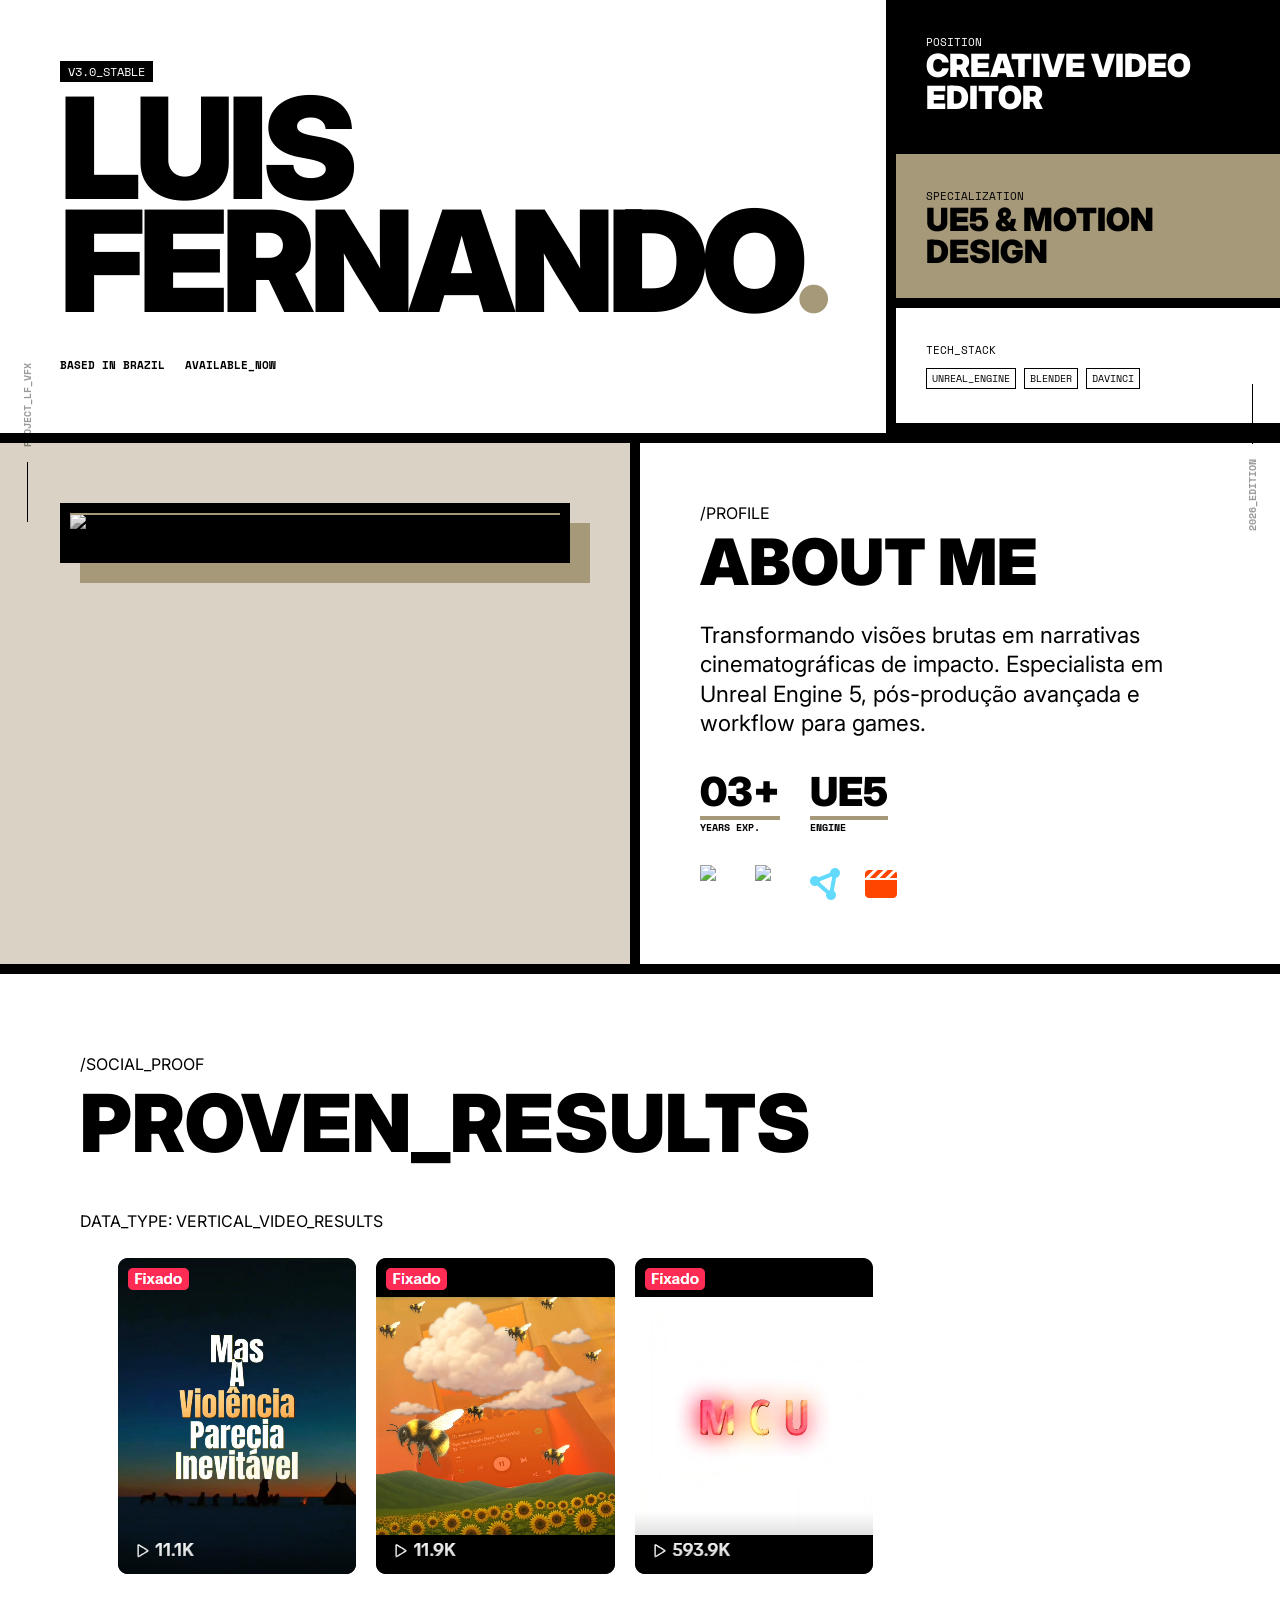
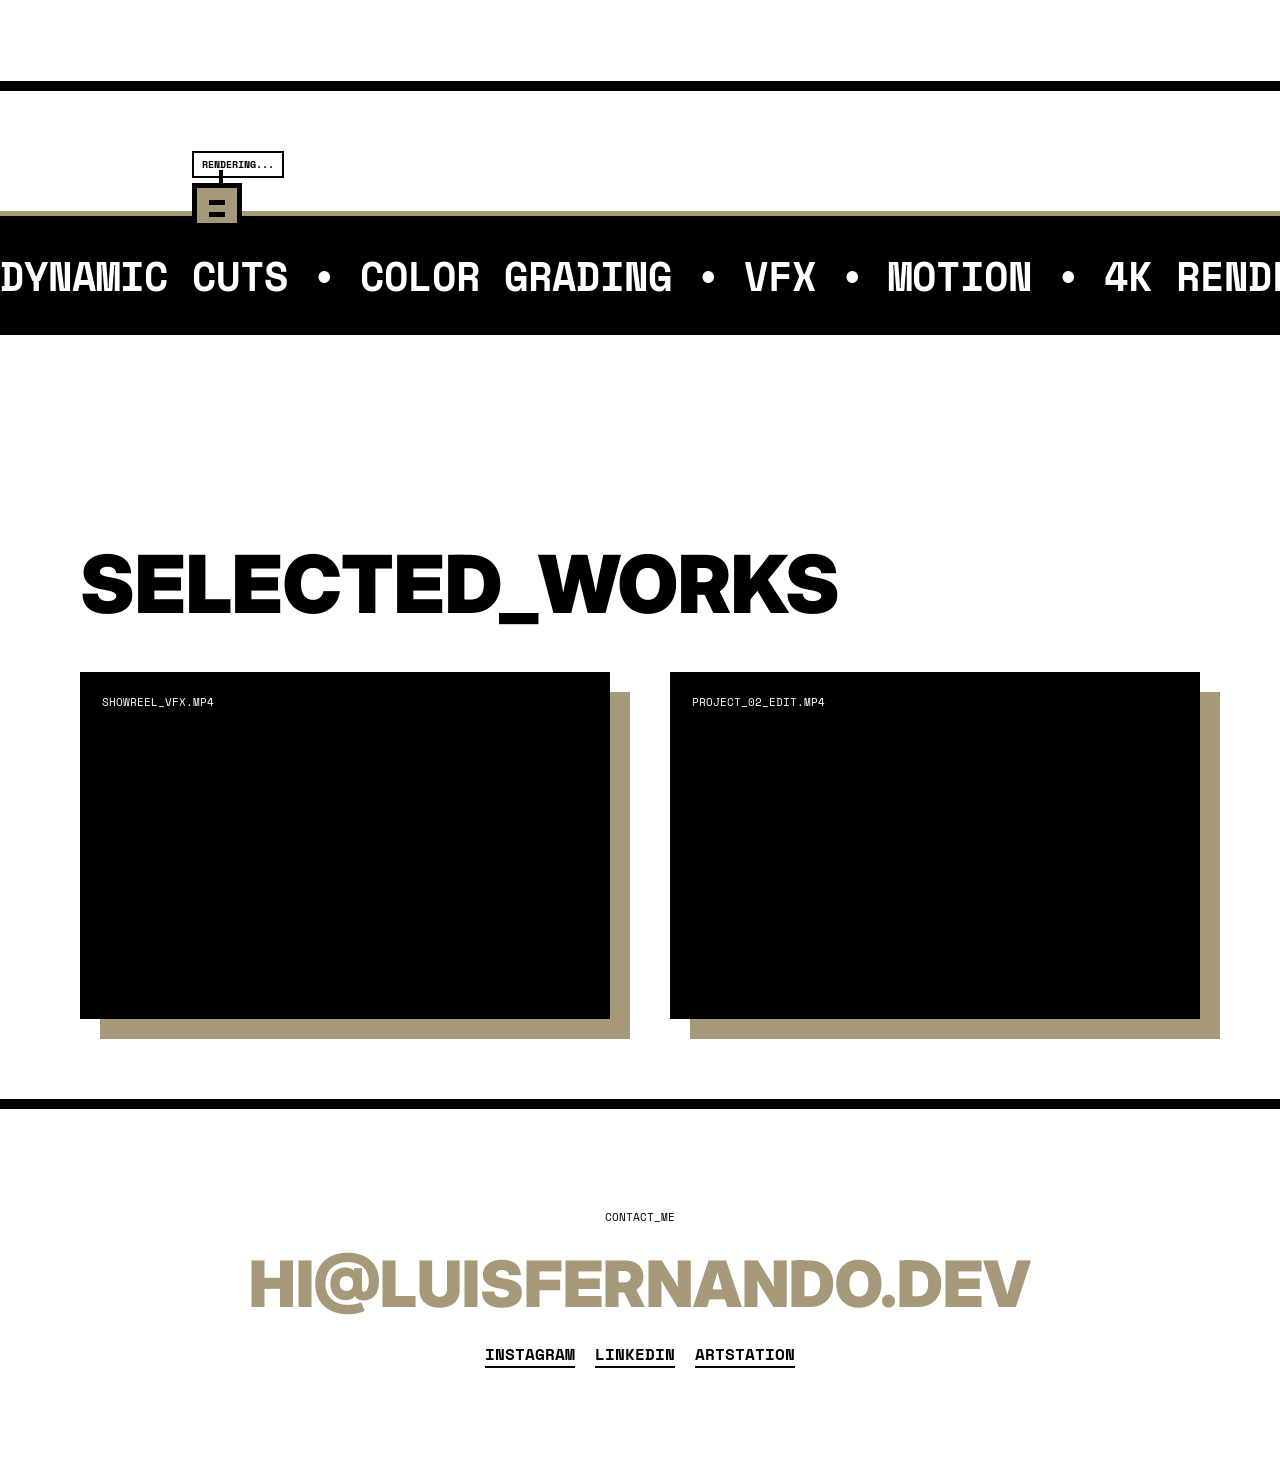
==== index.html @ 8f08e336 "Update index.html" ====
<!DOCTYPE html>
<html lang="pt-br">
<head>
    <meta charset="UTF-8">
    <meta name="viewport" content="width=device-width, initial-scale=1.0">
    <title>LUIS FERNANDO | EDITOR & VFX</title>
    <link rel="stylesheet" href="style.css">
    <link href="https://fonts.googleapis.com/css2?family=Inter:wght@400;900&family=Space+Mono:wght@400;700&display=swap" rel="stylesheet">
    <link rel="stylesheet" href="https://cdnjs.cloudflare.com/ajax/libs/font-awesome/6.4.0/css/all.min.css">
</head>
<body>

    <div class="noise-overlay"></div>

    <div class="v-sidebar left-bar">
        <span>PROJECT_LF_VFX</span>
        <div class="v-line"></div>
    </div>

    <div class="v-sidebar right-bar">
        <div class="v-line"></div>
        <span>2026_EDITION</span>
    </div>

    <main class="container">
        <header class="hero-grid">
            <div class="hero-main-title">
                <div class="terminal-tag">V3.0_STABLE</div>
                <h1 class="giant-text">LUIS<br>FERNANDO<span>.</span></h1>
                <div class="hero-footer-tags">
                    <span>BASED IN BRAZIL</span>
                    <span>AVAILABLE_NOW</span>
                </div>
            </div>
            
            <div class="hero-sidebar-info">
                <div class="info-block black-block">
                    <div class="block-header">
                        <span class="dot"></span>
                        <span class="label">POSITION</span>
                    </div>
                    <p class="value-small">CREATIVE VIDEO EDITOR</p>
                </div>
                
                <div class="info-block beige-block">
                    <div class="block-header">
                        <span class="dot"></span>
                        <span class="label">SPECIALIZATION</span>
                    </div>
                    <p class="value-small">UE5 & MOTION DESIGN</p>
                </div>

                <div class="info-block outline-block">
                    <div class="block-header">
                        <span class="label">TECH_STACK</span>
                    </div>
                    <div class="tag-cloud">
                        <span>UNREAL_ENGINE</span>
                        <span>BLENDER</span>
                        <span>DAVINCI</span>
                    </div>
                </div>
            </div>
        </header>

        <section class="reveal">
            <div class="reveal-content about-grid">
                <div class="photo-container">
                    <div class="parallax-frame" id="parallax-target">
                        <div class="frame-scanner"></div>
                        <img src="https://images.unsplash.com/photo-1498050108023-c5249f4df085?auto=format&fit=crop&w=800&q=80" alt="Workstation">
                        <div class="photo-label">STATION_ID_064_LF</div>
                    </div>
                </div>
                
                <div class="bio-text-container">
                    <div class="section-tag">/PROFILE</div>
                    <h2 class="section-title">ABOUT ME</h2>
                    <p class="main-bio">Transformando visões brutas em narrativas cinematográficas de impacto. Especialista em Unreal Engine 5, pós-produção avançada e workflow para games.</p>
                    
                    <div class="stats-grid">
                        <div class="stat-box">
                            <span class="stat-num">03+</span>
                            <span class="stat-desc">YEARS EXP.</span>
                        </div>
                        <div class="stat-box">
                            <span class="stat-num">UE5</span>
                            <span class="stat-desc">ENGINE</span>
                        </div>
                    </div>

                    <div class="tech-stack-black">
                        <div class="stack-item" title="Unreal Engine 5"><img src="https://cdn.jsdelivr.net/gh/devicons/devicon/icons/unrealengine/unrealengine-original.svg"></div>
                        <div class="stack-item" title="Blender"><img src="https://upload.wikimedia.org/wikipedia/commons/0/0c/Blender_logo_no_text.svg"></div>
                        <div class="stack-item" title="DaVinci Resolve" style="color: #61DAFB; font-size: 32px;"><i class="fa-solid fa-circle-nodes"></i></div>
                        <div class="stack-item" title="Video Editing" style="color: #FF4500; font-size: 32px;"><i class="fa-solid fa-clapperboard"></i></div>
                    </div>
                </div>
            </div>
        </section>

        <section class="work-section reveal">
            <div class="reveal-content">
                <div class="section-tag">/SOCIAL_PROOF</div>
                <h2 class="big-section-label">PROVEN_RESULTS</h2>
                
                <div class="container-resultados-limpo">
                    <div class="metrics-label">DATA_TYPE: VERTICAL_VIDEO_RESULTS</div>
                    <img src="resultados.png" alt="Estatísticas de Vídeos Verticais" class="imagem-limpa-final">
                </div>
            </div>
        </section>

        <div class="reveal">
            <div class="reveal-content marquee-wrapper">
                <div class="mascote-container float-anim">
                    <div class="mascote-speech">RENDERING...</div>
                    <div class="mascote">
                        <div class="mascote-eye"></div>
                        <div class="mascote-antenna"></div>
                    </div>
                </div>
                <div class="marquee">
                    <div class="marquee-content">
                        DYNAMIC CUTS • COLOR GRADING • VFX • MOTION • 4K RENDER • UNREAL ENGINE 5 • BLENDER • DA VINCI RESOLVE • CHAOS PHYSICS • NIAGARA VFX • 
                        DYNAMIC CUTS • COLOR GRADING • VFX • MOTION • 4K RENDER • UNREAL ENGINE 5 • BLENDER • DA VINCI RESOLVE • CHAOS PHYSICS • NIAGARA VFX • 
                    </div>
                </div>
            </div>
        </div>

        <section class="work-section">
            <h2 class="big-section-label">SELECTED_WORKS</h2>
            <div class="video-grid">
                <div class="reveal">
                    <div class="reveal-content video-card">
                        <div class="video-window">
                            <div class="win-bar">
                                <span class="win-title">SHOWREEL_VFX.MP4</span>
                            </div>
                            <div class="video-wrapper">
                                <iframe width="100%" height="100%" src="https://www.youtube.com/embed/Yd1m6O6p6Mc?autoplay=1&mute=1&loop=1&playlist=Yd1m6O6p6Mc" frameborder="0" allow="accelerometer; autoplay; clipboard-write; encrypted-media; gyroscope; picture-in-picture" allowfullscreen></iframe>
                            </div>
                        </div>
                    </div>
                </div>

                <div class="reveal">
                    <div class="reveal-content video-card">
                        <div class="video-window">
                            <div class="win-bar">
                                <span class="win-title">PROJECT_02_EDIT.MP4</span>
                            </div>
                            <div class="video-wrapper">
                                <video autoplay muted loop playsinline>
                                    <source src="https://assets.mixkit.co/videos/preview/mixkit-set-of-plateaus-seen-from-the-height-of-a-drone-41485-large.mp4" type="video/mp4">
                                </video>
                            </div>
                        </div>
                    </div>
                </div>
            </div>
        </section>

        <footer class="footer-brutal">
            <div class="footer-grid">
                <p class="label">CONTACT_ME</p>
                <h2 class="footer-email">HI@LUISFERNANDO.DEV</h2>
                <div class="footer-socials">
                    <a href="#">INSTAGRAM</a>
                    <a href="#">LINKEDIN</a>
                    <a href="#">ARTSTATION</a>
                </div>
            </div>
        </footer>
    </main>

    <script>
        const observer = new IntersectionObserver((entries) => {
            entries.forEach(entry => {
                if (entry.isIntersecting) entry.target.classList.add('active');
            });
        }, { threshold: 0.1 });

        document.querySelectorAll('.reveal').forEach(el => observer.observe(el));

        document.addEventListener('mousemove', (e) => {
            const frame = document.getElementById('parallax-target');
            if (frame && window.innerWidth > 1000) {
                const x = (e.clientX - window.innerWidth / 2) * 0.01;
                const y = (e.clientY - window.innerHeight / 2) * 0.01;
                frame.style.transform = `perspective(1000px) rotateY(${x}deg) rotateX(${-y}deg)`;
            }
        });
    </script>
</body>
</html>
---- style.css ----
:root { 
    --ocre: #A6997A; --beige: #D9D2C5; --dark: #000000; --white: #FFFFFF;
}

* { margin: 0; padding: 0; box-sizing: border-box; cursor: crosshair; }
body { background: var(--white); font-family: 'Inter', sans-serif; overflow-x: hidden; color: var(--dark); }

.noise-overlay { position: fixed; inset: 0; background: url('https://grainy-gradients.vercel.app/noise.svg'); opacity: 0.1; pointer-events: none; z-index: 2000; }

.v-sidebar { 
    position: fixed; top: 0; height: 100vh; display: flex; flex-direction: column; align-items: center; justify-content: center; z-index: 500; font-family: 'Space Mono'; font-size: 10px; font-weight: 700;
}
.left-bar { left: 20px; } .right-bar { right: 20px; }
.v-line { width: 1px; height: 60px; background: var(--dark); margin: 15px 0; }
.v-sidebar span { writing-mode: vertical-rl; transform: rotate(180deg); opacity: 0.4; }

.reveal { opacity: 0; transition: 0.8s ease-in-out; }
.reveal.active { opacity: 1; }
.reveal-content { transform: translateY(40px); transition: 0.8s cubic-bezier(0.19, 1, 0.22, 1); }
.reveal.active .reveal-content { transform: translateY(0); }

.hero-grid { display: grid; grid-template-columns: 1.5fr 1fr; border-bottom: 10px solid var(--dark); }
.hero-main-title { padding: 60px; }
.terminal-tag { font-family: 'Space Mono'; background: var(--dark); color: white; display: inline-block; padding: 2px 8px; font-size: 12px; margin-bottom: 10px; }
.giant-text { font-size: clamp(3rem, 11vw, 13rem); font-weight: 900; line-height: 0.8; letter-spacing: -6px; }
.giant-text span { color: var(--ocre); }
.hero-footer-tags { display: flex; gap: 20px; margin-top: 40px; font-family: 'Space Mono'; font-size: 11px; font-weight: 700; }

.hero-sidebar-info { border-left: 10px solid var(--dark); display: flex; flex-direction: column; }
.info-block { flex: 1; padding: 30px; border-bottom: 10px solid var(--dark); }
.black-block { background: var(--dark); color: white; }
.beige-block { background: var(--ocre); }
.label { font-family: 'Space Mono'; font-size: 11px; }
.value-small { font-size: 2rem; font-weight: 900; line-height: 1; }
.tag-cloud { display: flex; flex-wrap: wrap; gap: 8px; margin-top: 10px; }
.tag-cloud span { font-family: 'Space Mono'; font-size: 10px; border: 1px solid var(--dark); padding: 2px 5px; }

.about-grid { display: grid; grid-template-columns: 1fr 1fr; border-bottom: 10px solid var(--dark); }
.photo-container { padding: 60px; background: var(--beige); border-right: 10px solid var(--dark); }
.parallax-frame { border: 10px solid var(--dark); background: var(--dark); position: relative; box-shadow: 20px 20px 0 var(--ocre); overflow: hidden; }
.parallax-frame img { width: 100%; display: block; filter: grayscale(1); }
.frame-scanner { position: absolute; top: 0; width: 100%; height: 2px; background: var(--ocre); animation: scan 3s linear infinite; z-index: 5; }

.bio-text-container { padding: 60px; }
.section-title { font-size: clamp(2rem, 8vw, 4rem); font-weight: 900; margin-bottom: 20px; }
.main-bio { font-size: 1.4rem; line-height: 1.3; margin-bottom: 30px; }
.stats-grid { display: flex; gap: 30px; margin-bottom: 30px; }
.stat-box { display: flex; flex-direction: column; }
.stat-num { font-size: 2.5rem; font-weight: 900; border-bottom: 4px solid var(--ocre); }
.stat-desc { font-family: 'Space Mono'; font-size: 10px; font-weight: 700; }
.tech-stack-black { display: flex; gap: 20px; margin-top: 20px; }
.stack-item { width: 35px; }
.stack-item img { width: 100%; }

/* Seção de PROVEN RESULTS Limpa */
.work-section { padding: 80px; border-bottom: 10px solid var(--dark); }
.big-section-label { font-size: clamp(2.5rem, 10vw, 5rem); font-weight: 900; margin-bottom: 40px; }

.proof-image-clean {
    position: relative;
    max-width: 800px;
    margin-top: 20px;
    display: flex;
}

.proof-img-minimal {
    width: 100%;
    height: auto;
    display: block;
    border: none;
    box-shadow: none;
}

/* MARQUEE & MASCOTE */
.marquee-wrapper { position: relative; margin: 120px 0; }
.mascote-container { position: absolute; top: -60px; left: 15%; z-index: 100; }
.mascote { width: 50px; height: 45px; background: var(--ocre); border: 5px solid var(--dark); position: relative; }
.mascote-eye { position: absolute; top: 12px; left: 12px; width: 16px; height: 5px; background: var(--dark); box-shadow: 0 12px 0 var(--dark); }
.mascote-antenna { position: absolute; top: -18px; left: 22px; width: 4px; height: 18px; background: var(--dark); }
.mascote-speech { background: white; border: 2px solid var(--dark); padding: 4px 8px; font-family: 'Space Mono'; font-size: 10px; font-weight: 900; margin-bottom: 5px; }
.marquee { background: var(--dark); color: white; padding: 30px 0; border-top: 5px solid var(--ocre); }
.marquee-content { display: flex; white-space: nowrap; animation: scroll 40s linear infinite; font-family: 'Space Mono'; font-size: 2.5rem; font-weight: 900; }

/* VIDEO GRID */
.video-grid { display: grid; grid-template-columns: 1fr 1fr; gap: 60px; }
.video-window { border: 10px solid var(--dark); background: #000; box-shadow: 20px 20px 0 var(--ocre); }
.win-bar { background: var(--dark); color: white; padding: 12px; font-family: 'Space Mono'; font-size: 11px; }
.video-wrapper { position: relative; width: 100%; aspect-ratio: 16/9; overflow: hidden; }
.video-wrapper video, .video-wrapper iframe { width: 100%; height: 100%; object-fit: cover; border: none; }

.footer-brutal { padding: 100px 60px; }
.footer-grid { display: flex; flex-direction: column; align-items: center; gap: 20px; }
.footer-email { font-size: clamp(1.2rem, 5vw, 5rem); font-weight: 900; color: var(--ocre); word-break: break-all; }
.footer-socials { display: flex; gap: 20px; font-family: 'Space Mono'; font-weight: 700; }
.footer-socials a { color: var(--dark); text-decoration: none; border-bottom: 2px solid var(--dark); }

@keyframes scroll { from { transform: translateX(0); } to { transform: translateX(-50%); } }
@keyframes scan { 0% { top: 0; } 100% { top: 100%; } }
@keyframes mascot-float { 0%, 100% { transform: translateY(0); } 50% { transform: translateY(-20px); } }
.float-anim { animation: mascot-float 3s ease-in-out infinite; }

@media (max-width: 1024px) {
    .hero-grid, .about-grid, .video-grid { grid-template-columns: 1fr; }
    .v-sidebar { display: none; }
    .hero-sidebar-info { border-left: none; border-top: 10px solid var(--dark); }
    .photo-container { border-right: none; border-bottom: 10px solid var(--dark); padding: 30px; }
    .hero-main-title, .bio-text-container, .work-section { padding: 30px 20px; }
    .giant-text { letter-spacing: -2px; }
}
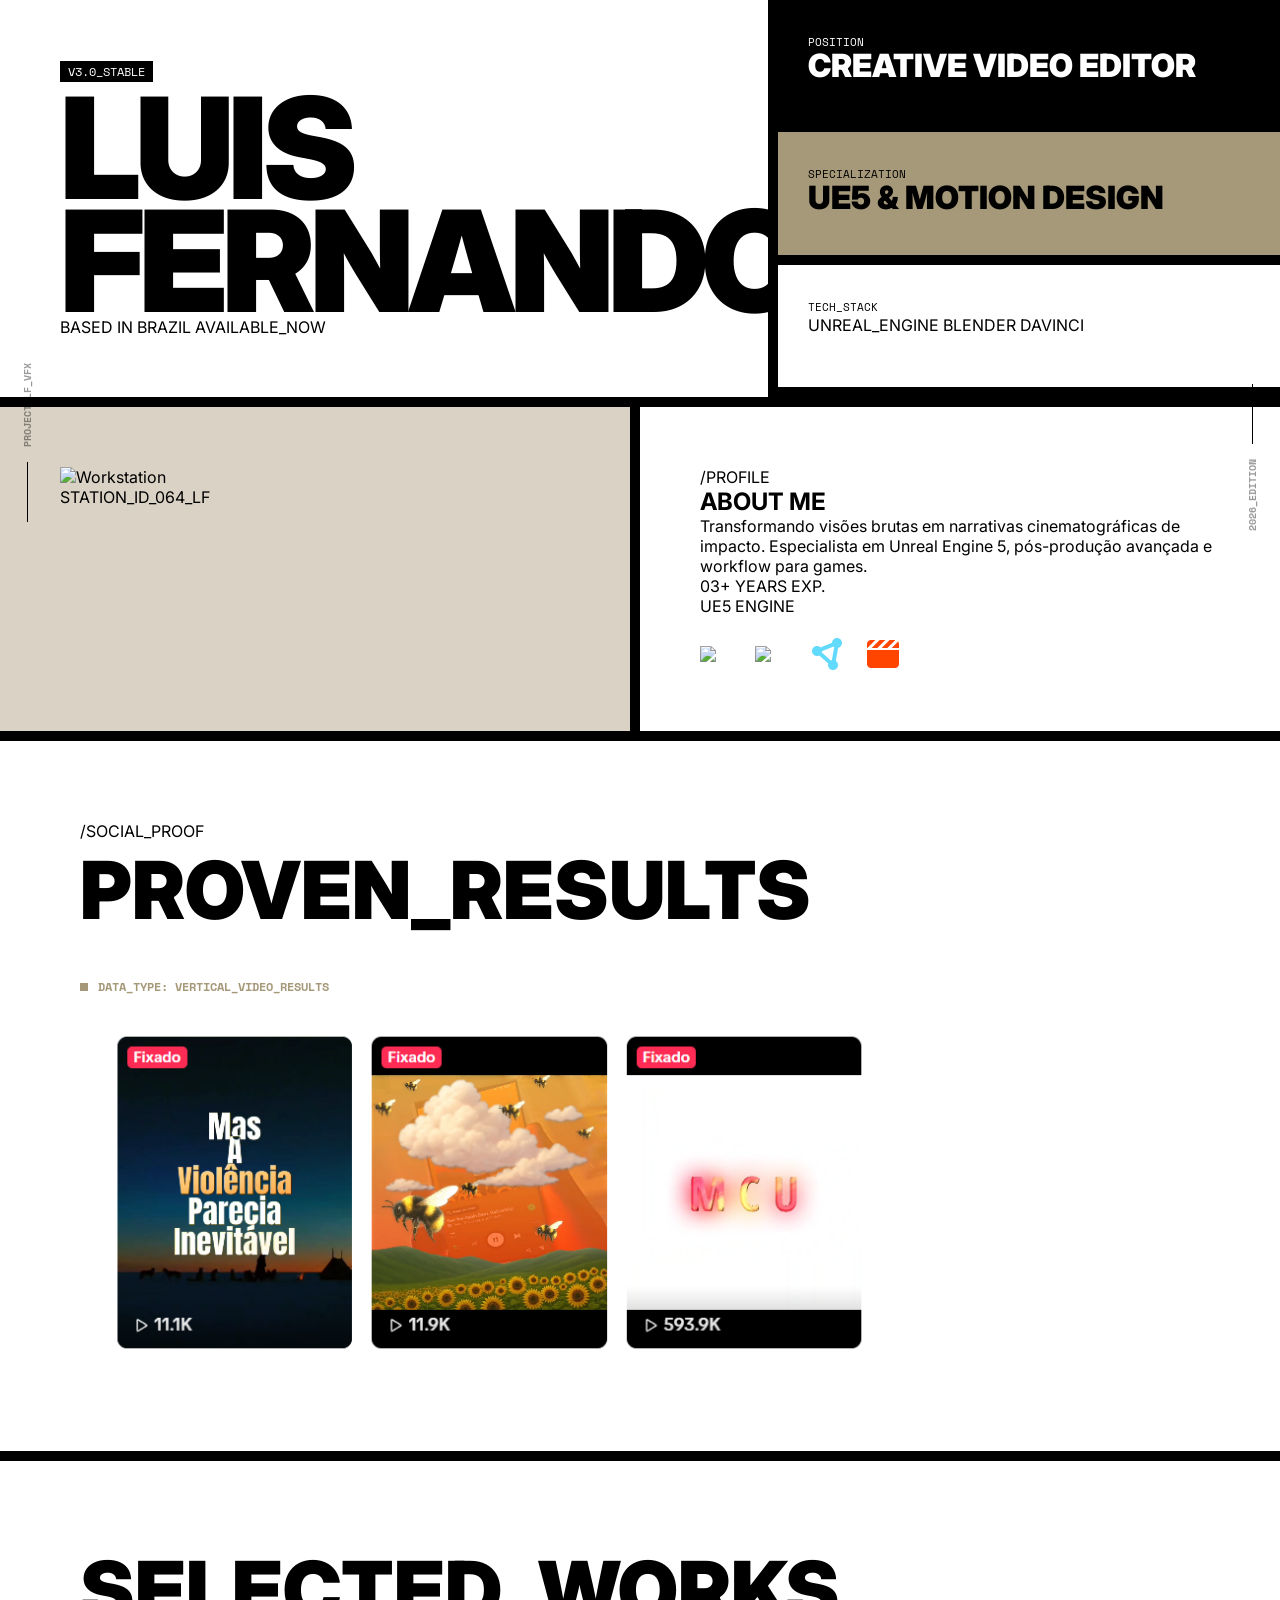
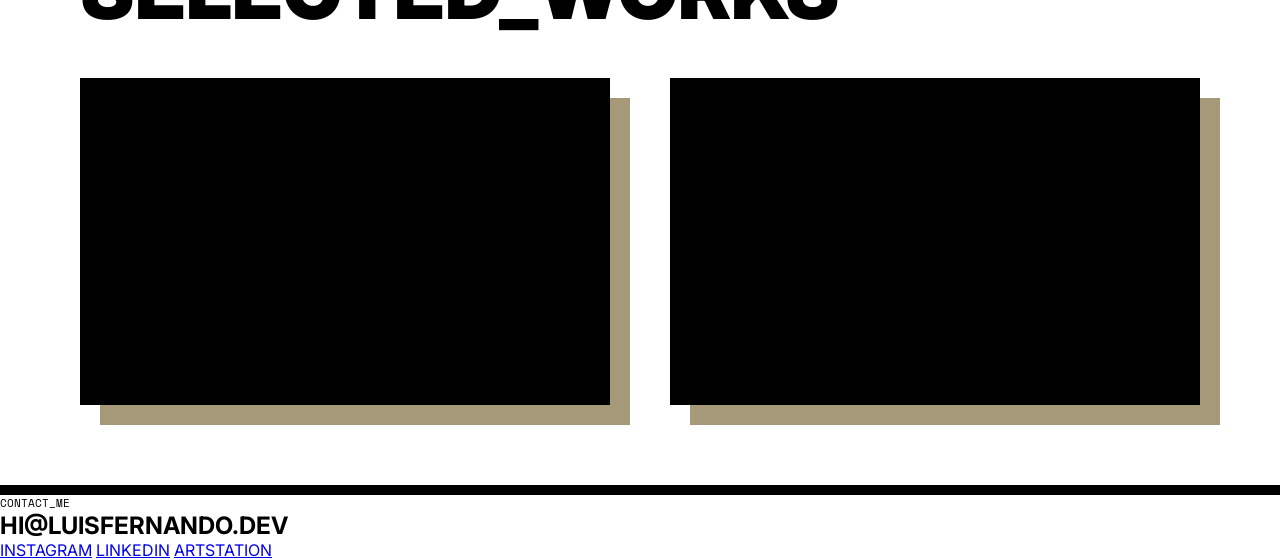
==== commit d19da696: "Update index.html" ====
--- a/index.html
+++ b/index.html
@@ -92,8 +92,8 @@
                     <div class="tech-stack-black">
                         <div class="stack-item" title="Unreal Engine 5"><img src="https://cdn.jsdelivr.net/gh/devicons/devicon/icons/unrealengine/unrealengine-original.svg"></div>
                         <div class="stack-item" title="Blender"><img src="https://upload.wikimedia.org/wikipedia/commons/0/0c/Blender_logo_no_text.svg"></div>
-                        <div class="stack-item" title="DaVinci Resolve" style="color: #61DAFB; font-size: 32px;"><i class="fa-solid fa-circle-nodes"></i></div>
-                        <div class="stack-item" title="Video Editing" style="color: #FF4500; font-size: 32px;"><i class="fa-solid fa-clapperboard"></i></div>
+                        <div class="stack-item" title="DaVinci Resolve" style="color: #61DAFB;"><i class="fa-solid fa-circle-nodes"></i></div>
+                        <div class="stack-item" title="Video Editing" style="color: #FF4500;"><i class="fa-solid fa-clapperboard"></i></div>
                     </div>
                 </div>
             </div>
@@ -103,31 +103,12 @@
             <div class="reveal-content">
                 <div class="section-tag">/SOCIAL_PROOF</div>
                 <h2 class="big-section-label">PROVEN_RESULTS</h2>
-                
                 <div class="container-resultados-limpo">
                     <div class="metrics-label">DATA_TYPE: VERTICAL_VIDEO_RESULTS</div>
-                    <img src="resultados.png" alt="Estatísticas de Vídeos Verticais" class="imagem-limpa-final">
+                    <img src="resultados.png" alt="Estatísticas" class="imagem-limpa-final">
                 </div>
             </div>
         </section>
-
-        <div class="reveal">
-            <div class="reveal-content marquee-wrapper">
-                <div class="mascote-container float-anim">
-                    <div class="mascote-speech">RENDERING...</div>
-                    <div class="mascote">
-                        <div class="mascote-eye"></div>
-                        <div class="mascote-antenna"></div>
-                    </div>
-                </div>
-                <div class="marquee">
-                    <div class="marquee-content">
-                        DYNAMIC CUTS • COLOR GRADING • VFX • MOTION • 4K RENDER • UNREAL ENGINE 5 • BLENDER • DA VINCI RESOLVE • CHAOS PHYSICS • NIAGARA VFX • 
-                        DYNAMIC CUTS • COLOR GRADING • VFX • MOTION • 4K RENDER • UNREAL ENGINE 5 • BLENDER • DA VINCI RESOLVE • CHAOS PHYSICS • NIAGARA VFX • 
-                    </div>
-                </div>
-            </div>
-        </div>
 
         <section class="work-section">
             <h2 class="big-section-label">SELECTED_WORKS</h2>
@@ -135,22 +116,17 @@
                 <div class="reveal">
                     <div class="reveal-content video-card">
                         <div class="video-window">
-                            <div class="win-bar">
-                                <span class="win-title">SHOWREEL_VFX.MP4</span>
-                            </div>
+                            <div class="win-bar"><span class="win-title">SHOWREEL_VFX.MP4</span></div>
                             <div class="video-wrapper">
-                                <iframe width="100%" height="100%" src="https://www.youtube.com/embed/Yd1m6O6p6Mc?autoplay=1&mute=1&loop=1&playlist=Yd1m6O6p6Mc" frameborder="0" allow="accelerometer; autoplay; clipboard-write; encrypted-media; gyroscope; picture-in-picture" allowfullscreen></iframe>
+                                <iframe width="100%" height="100%" src="https://www.youtube.com/embed/Yd1m6O6p6Mc?autoplay=1&mute=1&loop=1&playlist=Yd1m6O6p6Mc" frameborder="0" allowfullscreen></iframe>
                             </div>
                         </div>
                     </div>
                 </div>
-
                 <div class="reveal">
                     <div class="reveal-content video-card">
                         <div class="video-window">
-                            <div class="win-bar">
-                                <span class="win-title">PROJECT_02_EDIT.MP4</span>
-                            </div>
+                            <div class="win-bar"><span class="win-title">PROJECT_02_EDIT.MP4</span></div>
                             <div class="video-wrapper">
                                 <video autoplay muted loop playsinline>
                                     <source src="https://assets.mixkit.co/videos/preview/mixkit-set-of-plateaus-seen-from-the-height-of-a-drone-41485-large.mp4" type="video/mp4">
@@ -181,17 +157,7 @@
                 if (entry.isIntersecting) entry.target.classList.add('active');
             });
         }, { threshold: 0.1 });
-
         document.querySelectorAll('.reveal').forEach(el => observer.observe(el));
-
-        document.addEventListener('mousemove', (e) => {
-            const frame = document.getElementById('parallax-target');
-            if (frame && window.innerWidth > 1000) {
-                const x = (e.clientX - window.innerWidth / 2) * 0.01;
-                const y = (e.clientY - window.innerHeight / 2) * 0.01;
-                frame.style.transform = `perspective(1000px) rotateY(${x}deg) rotateX(${-y}deg)`;
-            }
-        });
     </script>
 </body>
 </html>
--- a/style.css
+++ b/style.css
@@ -2,29 +2,32 @@
     --ocre: #A6997A; --beige: #D9D2C5; --dark: #000000; --white: #FFFFFF;
 }
 
-* { margin: 0; padding: 0; box-sizing: border-box; cursor: crosshair; }
-body { background: var(--white); font-family: 'Inter', sans-serif; overflow-x: hidden; color: var(--dark); }
+/* RESET E TRAVA DE LARGURA */
+* { margin: 0; padding: 0; box-sizing: border-box; }
+
+html, body {
+    width: 100%;
+    max-width: 100%;
+    overflow-x: hidden;
+    background: var(--white);
+    font-family: 'Inter', sans-serif;
+    color: var(--dark);
+}
 
 .noise-overlay { position: fixed; inset: 0; background: url('https://grainy-gradients.vercel.app/noise.svg'); opacity: 0.1; pointer-events: none; z-index: 2000; }
 
-.v-sidebar { 
-    position: fixed; top: 0; height: 100vh; display: flex; flex-direction: column; align-items: center; justify-content: center; z-index: 500; font-family: 'Space Mono'; font-size: 10px; font-weight: 700;
-}
+/* SIDEBARS (DESKTOP APENAS) */
+.v-sidebar { position: fixed; top: 0; height: 100vh; display: flex; flex-direction: column; align-items: center; justify-content: center; z-index: 500; font-family: 'Space Mono'; font-size: 10px; font-weight: 700; }
 .left-bar { left: 20px; } .right-bar { right: 20px; }
 .v-line { width: 1px; height: 60px; background: var(--dark); margin: 15px 0; }
 .v-sidebar span { writing-mode: vertical-rl; transform: rotate(180deg); opacity: 0.4; }
 
-.reveal { opacity: 0; transition: 0.8s ease-in-out; }
-.reveal.active { opacity: 1; }
-.reveal-content { transform: translateY(40px); transition: 0.8s cubic-bezier(0.19, 1, 0.22, 1); }
-.reveal.active .reveal-content { transform: translateY(0); }
-
+/* HERO SECTION */
 .hero-grid { display: grid; grid-template-columns: 1.5fr 1fr; border-bottom: 10px solid var(--dark); }
-.hero-main-title { padding: 60px; }
+.hero-main-title { padding: 60px; overflow: hidden; }
 .terminal-tag { font-family: 'Space Mono'; background: var(--dark); color: white; display: inline-block; padding: 2px 8px; font-size: 12px; margin-bottom: 10px; }
 .giant-text { font-size: clamp(3rem, 11vw, 13rem); font-weight: 900; line-height: 0.8; letter-spacing: -6px; }
 .giant-text span { color: var(--ocre); }
-.hero-footer-tags { display: flex; gap: 20px; margin-top: 40px; font-family: 'Space Mono'; font-size: 11px; font-weight: 700; }
 
 .hero-sidebar-info { border-left: 10px solid var(--dark); display: flex; flex-direction: column; }
 .info-block { flex: 1; padding: 30px; border-bottom: 10px solid var(--dark); }
@@ -32,78 +35,76 @@
 .beige-block { background: var(--ocre); }
 .label { font-family: 'Space Mono'; font-size: 11px; }
 .value-small { font-size: 2rem; font-weight: 900; line-height: 1; }
-.tag-cloud { display: flex; flex-wrap: wrap; gap: 8px; margin-top: 10px; }
-.tag-cloud span { font-family: 'Space Mono'; font-size: 10px; border: 1px solid var(--dark); padding: 2px 5px; }
 
+/* ABOUT SECTION & TECH STACK */
 .about-grid { display: grid; grid-template-columns: 1fr 1fr; border-bottom: 10px solid var(--dark); }
 .photo-container { padding: 60px; background: var(--beige); border-right: 10px solid var(--dark); }
-.parallax-frame { border: 10px solid var(--dark); background: var(--dark); position: relative; box-shadow: 20px 20px 0 var(--ocre); overflow: hidden; }
-.parallax-frame img { width: 100%; display: block; filter: grayscale(1); }
-.frame-scanner { position: absolute; top: 0; width: 100%; height: 2px; background: var(--ocre); animation: scan 3s linear infinite; z-index: 5; }
+.bio-text-container { padding: 60px; }
 
-.bio-text-container { padding: 60px; }
-.section-title { font-size: clamp(2rem, 8vw, 4rem); font-weight: 900; margin-bottom: 20px; }
-.main-bio { font-size: 1.4rem; line-height: 1.3; margin-bottom: 30px; }
-.stats-grid { display: flex; gap: 30px; margin-bottom: 30px; }
-.stat-box { display: flex; flex-direction: column; }
-.stat-num { font-size: 2.5rem; font-weight: 900; border-bottom: 4px solid var(--ocre); }
-.stat-desc { font-family: 'Space Mono'; font-size: 10px; font-weight: 700; }
-.tech-stack-black { display: flex; gap: 20px; margin-top: 20px; }
-.stack-item { width: 35px; }
-.stack-item img { width: 100%; }
+.tech-stack-black { 
+    display: flex; 
+    gap: 20px; 
+    margin-top: 20px; 
+    flex-wrap: wrap; 
+}
 
-/* Seção de PROVEN RESULTS Limpa */
+/* FIX PARA ÍCONES (UNREAL, BLENDER, ETC) */
+.stack-item { 
+    width: 35px; 
+    height: 35px; 
+    display: flex;
+    align-items: center;
+    justify-content: center;
+}
+.stack-item img { 
+    width: 100%; 
+    max-width: 100%;
+    height: auto; 
+    display: block;
+}
+.stack-item i { font-size: 32px; }
+
+/* RESULTS SECTION */
 .work-section { padding: 80px; border-bottom: 10px solid var(--dark); }
 .big-section-label { font-size: clamp(2.5rem, 10vw, 5rem); font-weight: 900; margin-bottom: 40px; }
-
-.proof-image-clean {
-    position: relative;
-    max-width: 800px;
-    margin-top: 20px;
-    display: flex;
-}
-
-.proof-img-minimal {
-    width: 100%;
-    height: auto;
-    display: block;
-    border: none;
-    box-shadow: none;
-}
-
-/* MARQUEE & MASCOTE */
-.marquee-wrapper { position: relative; margin: 120px 0; }
-.mascote-container { position: absolute; top: -60px; left: 15%; z-index: 100; }
-.mascote { width: 50px; height: 45px; background: var(--ocre); border: 5px solid var(--dark); position: relative; }
-.mascote-eye { position: absolute; top: 12px; left: 12px; width: 16px; height: 5px; background: var(--dark); box-shadow: 0 12px 0 var(--dark); }
-.mascote-antenna { position: absolute; top: -18px; left: 22px; width: 4px; height: 18px; background: var(--dark); }
-.mascote-speech { background: white; border: 2px solid var(--dark); padding: 4px 8px; font-family: 'Space Mono'; font-size: 10px; font-weight: 900; margin-bottom: 5px; }
-.marquee { background: var(--dark); color: white; padding: 30px 0; border-top: 5px solid var(--ocre); }
-.marquee-content { display: flex; white-space: nowrap; animation: scroll 40s linear infinite; font-family: 'Space Mono'; font-size: 2.5rem; font-weight: 900; }
+.container-resultados-limpo { margin-top: 30px; width: 100%; max-width: 800px; }
+.metrics-label { font-family: 'Space Mono'; font-size: 12px; font-weight: 700; color: var(--ocre); margin-bottom: 15px; display: flex; align-items: center; }
+.metrics-label::before { content: ""; display: inline-block; width: 8px; height: 8px; background: var(--ocre); margin-right: 10px; }
+.imagem-limpa-final { width: 100%; height: auto; border: none; display: block; }
 
 /* VIDEO GRID */
 .video-grid { display: grid; grid-template-columns: 1fr 1fr; gap: 60px; }
 .video-window { border: 10px solid var(--dark); background: #000; box-shadow: 20px 20px 0 var(--ocre); }
-.win-bar { background: var(--dark); color: white; padding: 12px; font-family: 'Space Mono'; font-size: 11px; }
 .video-wrapper { position: relative; width: 100%; aspect-ratio: 16/9; overflow: hidden; }
-.video-wrapper video, .video-wrapper iframe { width: 100%; height: 100%; object-fit: cover; border: none; }
 
-.footer-brutal { padding: 100px 60px; }
-.footer-grid { display: flex; flex-direction: column; align-items: center; gap: 20px; }
-.footer-email { font-size: clamp(1.2rem, 5vw, 5rem); font-weight: 900; color: var(--ocre); word-break: break-all; }
-.footer-socials { display: flex; gap: 20px; font-family: 'Space Mono'; font-weight: 700; }
-.footer-socials a { color: var(--dark); text-decoration: none; border-bottom: 2px solid var(--dark); }
+/* --- AJUSTES MOBILE (AQUI ONDE CORRIGE OS ÍCONES) --- */
+@media (max-width: 1024px) {
+    .v-sidebar { display: none; }
+    
+    .hero-grid, .about-grid, .video-grid { 
+        grid-template-columns: 1fr !important;
+        width: 100%;
+    }
+    
+    .hero-main-title { padding: 40px 20px; }
+    .giant-text { font-size: 4rem !important; letter-spacing: -2px; }
+    
+    .photo-container { border-right: none; border-bottom: 10px solid var(--dark); padding: 30px 20px; }
+    .bio-text-container, .work-section { padding: 40px 20px; width: 100%; }
+
+    /* TRAVA DOS ÍCONES NO MOBILE */
+    .stack-item { 
+        width: 30px !important; 
+        height: 30px !important;
+    }
+    .stack-item img { 
+        width: 30px !important; 
+        max-width: 30px !important;
+        height: auto !important;
+    }
+    .stack-item i { font-size: 28px !important; }
+
+    .video-window { box-shadow: 10px 10px 0 var(--ocre); }
+}
 
 @keyframes scroll { from { transform: translateX(0); } to { transform: translateX(-50%); } }
-@keyframes scan { 0% { top: 0; } 100% { top: 100%; } }
-@keyframes mascot-float { 0%, 100% { transform: translateY(0); } 50% { transform: translateY(-20px); } }
-.float-anim { animation: mascot-float 3s ease-in-out infinite; }
-
-@media (max-width: 1024px) {
-    .hero-grid, .about-grid, .video-grid { grid-template-columns: 1fr; }
-    .v-sidebar { display: none; }
-    .hero-sidebar-info { border-left: none; border-top: 10px solid var(--dark); }
-    .photo-container { border-right: none; border-bottom: 10px solid var(--dark); padding: 30px; }
-    .hero-main-title, .bio-text-container, .work-section { padding: 30px 20px; }
-    .giant-text { letter-spacing: -2px; }
-}
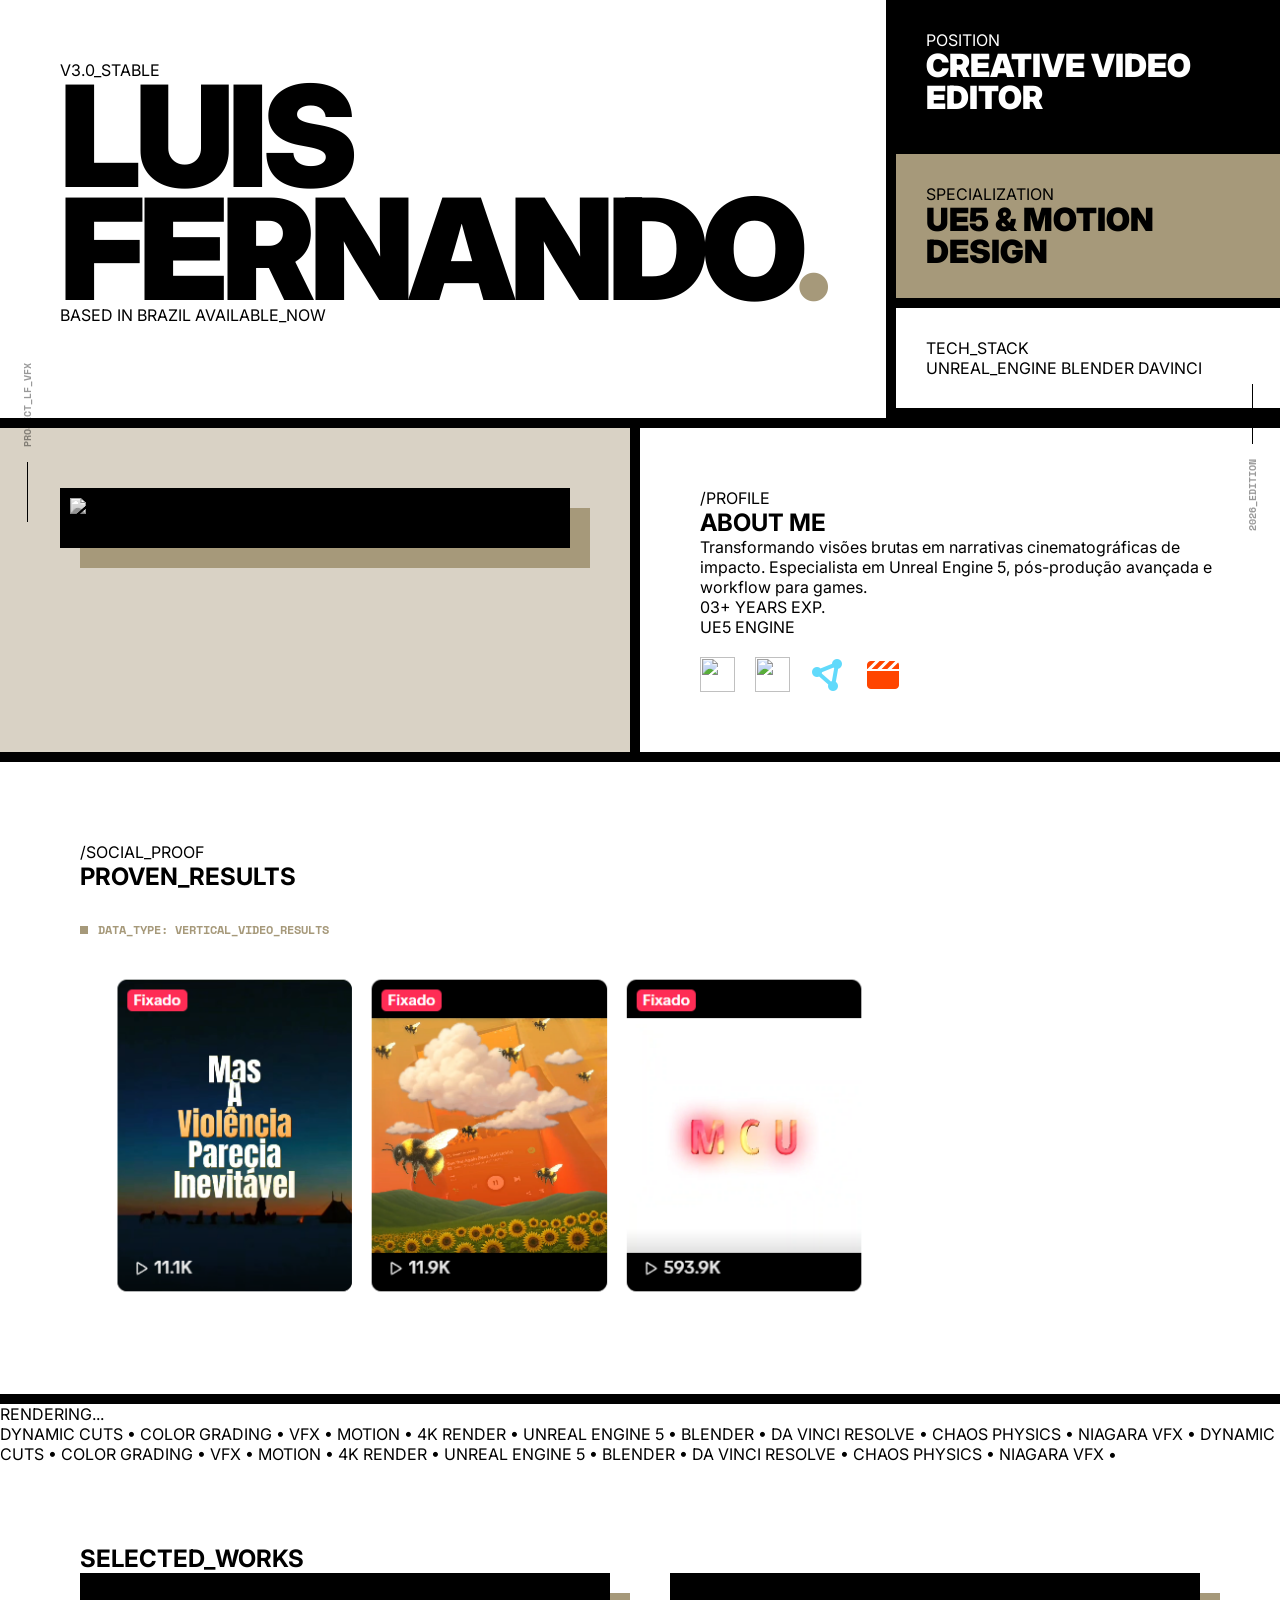
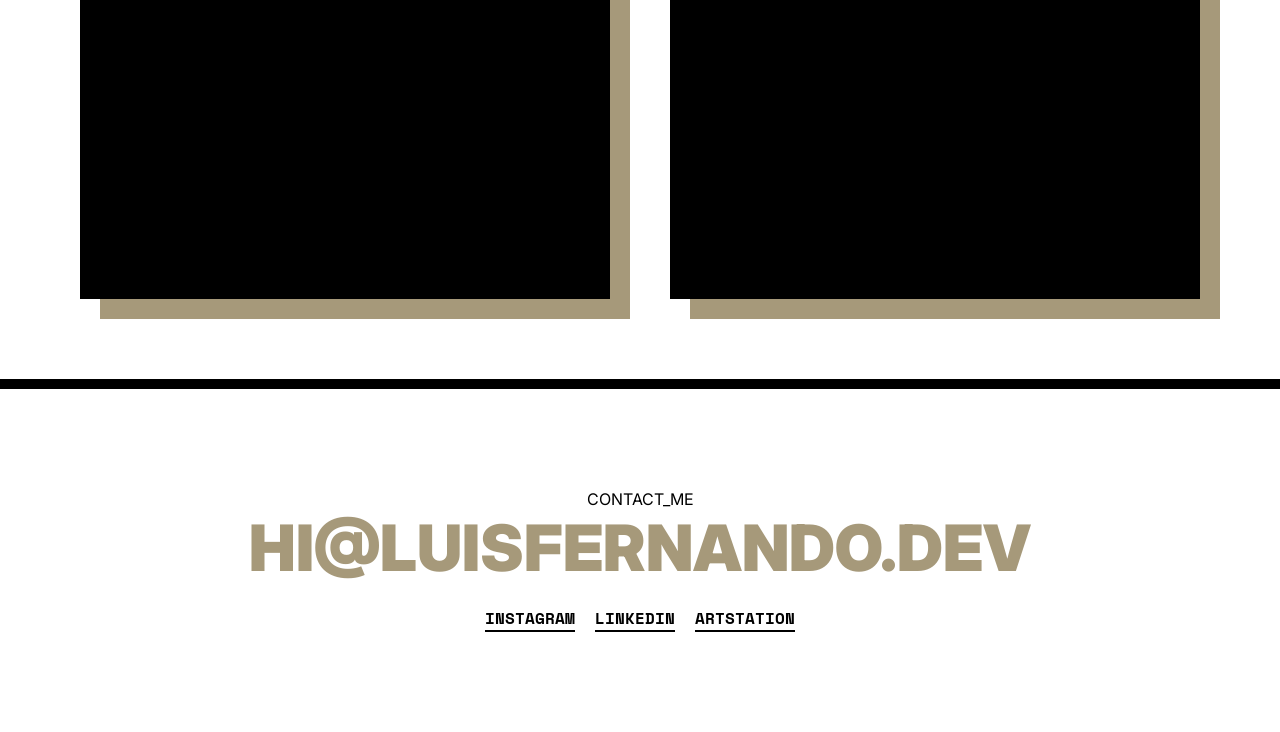
==== commit da5efced: "Update index.html" ====
--- a/index.html
+++ b/index.html
@@ -92,8 +92,8 @@
                     <div class="tech-stack-black">
                         <div class="stack-item" title="Unreal Engine 5"><img src="https://cdn.jsdelivr.net/gh/devicons/devicon/icons/unrealengine/unrealengine-original.svg"></div>
                         <div class="stack-item" title="Blender"><img src="https://upload.wikimedia.org/wikipedia/commons/0/0c/Blender_logo_no_text.svg"></div>
-                        <div class="stack-item" title="DaVinci Resolve" style="color: #61DAFB;"><i class="fa-solid fa-circle-nodes"></i></div>
-                        <div class="stack-item" title="Video Editing" style="color: #FF4500;"><i class="fa-solid fa-clapperboard"></i></div>
+                        <div class="stack-item" title="DaVinci Resolve" style="color: #61DAFB; font-size: 32px;"><i class="fa-solid fa-circle-nodes"></i></div>
+                        <div class="stack-item" title="Video Editing" style="color: #FF4500; font-size: 32px;"><i class="fa-solid fa-clapperboard"></i></div>
                     </div>
                 </div>
             </div>
@@ -105,10 +105,28 @@
                 <h2 class="big-section-label">PROVEN_RESULTS</h2>
                 <div class="container-resultados-limpo">
                     <div class="metrics-label">DATA_TYPE: VERTICAL_VIDEO_RESULTS</div>
-                    <img src="resultados.png" alt="Estatísticas" class="imagem-limpa-final">
+                    <img src="resultados.png" alt="Estatísticas de Vídeos Verticais" class="imagem-limpa-final">
                 </div>
             </div>
         </section>
+
+        <div class="reveal">
+            <div class="reveal-content marquee-wrapper">
+                <div class="mascote-container float-anim">
+                    <div class="mascote-speech">RENDERING...</div>
+                    <div class="mascote">
+                        <div class="mascote-eye"></div>
+                        <div class="mascote-antenna"></div>
+                    </div>
+                </div>
+                <div class="marquee">
+                    <div class="marquee-content">
+                        DYNAMIC CUTS • COLOR GRADING • VFX • MOTION • 4K RENDER • UNREAL ENGINE 5 • BLENDER • DA VINCI RESOLVE • CHAOS PHYSICS • NIAGARA VFX • 
+                        DYNAMIC CUTS • COLOR GRADING • VFX • MOTION • 4K RENDER • UNREAL ENGINE 5 • BLENDER • DA VINCI RESOLVE • CHAOS PHYSICS • NIAGARA VFX • 
+                    </div>
+                </div>
+            </div>
+        </div>
 
         <section class="work-section">
             <h2 class="big-section-label">SELECTED_WORKS</h2>
@@ -116,17 +134,22 @@
                 <div class="reveal">
                     <div class="reveal-content video-card">
                         <div class="video-window">
-                            <div class="win-bar"><span class="win-title">SHOWREEL_VFX.MP4</span></div>
+                            <div class="win-bar">
+                                <span class="win-title">SHOWREEL_VFX.MP4</span>
+                            </div>
                             <div class="video-wrapper">
                                 <iframe width="100%" height="100%" src="https://www.youtube.com/embed/Yd1m6O6p6Mc?autoplay=1&mute=1&loop=1&playlist=Yd1m6O6p6Mc" frameborder="0" allowfullscreen></iframe>
                             </div>
                         </div>
                     </div>
                 </div>
+
                 <div class="reveal">
                     <div class="reveal-content video-card">
                         <div class="video-window">
-                            <div class="win-bar"><span class="win-title">PROJECT_02_EDIT.MP4</span></div>
+                            <div class="win-bar">
+                                <span class="win-title">PROJECT_02_EDIT.MP4</span>
+                            </div>
                             <div class="video-wrapper">
                                 <video autoplay muted loop playsinline>
                                     <source src="https://assets.mixkit.co/videos/preview/mixkit-set-of-plateaus-seen-from-the-height-of-a-drone-41485-large.mp4" type="video/mp4">
@@ -157,7 +180,17 @@
                 if (entry.isIntersecting) entry.target.classList.add('active');
             });
         }, { threshold: 0.1 });
+
         document.querySelectorAll('.reveal').forEach(el => observer.observe(el));
+
+        document.addEventListener('mousemove', (e) => {
+            const frame = document.getElementById('parallax-target');
+            if (frame && window.innerWidth > 1000) {
+                const x = (e.clientX - window.innerWidth / 2) * 0.01;
+                const y = (e.clientY - window.innerHeight / 2) * 0.01;
+                frame.style.transform = `perspective(1000px) rotateY(${x}deg) rotateX(${-y}deg)`;
+            }
+        });
     </script>
 </body>
 </html>
--- a/style.css
+++ b/style.css
@@ -2,7 +2,7 @@
     --ocre: #A6997A; --beige: #D9D2C5; --dark: #000000; --white: #FFFFFF;
 }
 
-/* RESET E TRAVA DE LARGURA */
+/* RESET E TRAVA LATERAL */
 * { margin: 0; padding: 0; box-sizing: border-box; }
 
 html, body {
@@ -16,16 +16,15 @@
 
 .noise-overlay { position: fixed; inset: 0; background: url('https://grainy-gradients.vercel.app/noise.svg'); opacity: 0.1; pointer-events: none; z-index: 2000; }
 
-/* SIDEBARS (DESKTOP APENAS) */
+/* SIDEBARS */
 .v-sidebar { position: fixed; top: 0; height: 100vh; display: flex; flex-direction: column; align-items: center; justify-content: center; z-index: 500; font-family: 'Space Mono'; font-size: 10px; font-weight: 700; }
 .left-bar { left: 20px; } .right-bar { right: 20px; }
 .v-line { width: 1px; height: 60px; background: var(--dark); margin: 15px 0; }
 .v-sidebar span { writing-mode: vertical-rl; transform: rotate(180deg); opacity: 0.4; }
 
-/* HERO SECTION */
+/* HERO GRID */
 .hero-grid { display: grid; grid-template-columns: 1.5fr 1fr; border-bottom: 10px solid var(--dark); }
-.hero-main-title { padding: 60px; overflow: hidden; }
-.terminal-tag { font-family: 'Space Mono'; background: var(--dark); color: white; display: inline-block; padding: 2px 8px; font-size: 12px; margin-bottom: 10px; }
+.hero-main-title { padding: 60px; }
 .giant-text { font-size: clamp(3rem, 11vw, 13rem); font-weight: 900; line-height: 0.8; letter-spacing: -6px; }
 .giant-text span { color: var(--ocre); }
 
@@ -33,78 +32,69 @@
 .info-block { flex: 1; padding: 30px; border-bottom: 10px solid var(--dark); }
 .black-block { background: var(--dark); color: white; }
 .beige-block { background: var(--ocre); }
-.label { font-family: 'Space Mono'; font-size: 11px; }
 .value-small { font-size: 2rem; font-weight: 900; line-height: 1; }
 
-/* ABOUT SECTION & TECH STACK */
+/* TECH STACK - TRAVA RIGIDA PARA ICONES */
+.tech-stack-black { display: flex; gap: 20px; margin-top: 20px; flex-wrap: wrap; align-items: center; }
+.stack-item { 
+    width: 35px !important; 
+    height: 35px !important; 
+    display: flex; 
+    align-items: center; 
+    justify-content: center;
+    overflow: hidden;
+}
+/* Força Unreal e Blender a ficarem pequenos */
+.stack-item img { 
+    width: 100% !important; 
+    height: 100% !important; 
+    max-width: 35px !important;
+    max-height: 35px !important;
+    object-fit: contain !important;
+}
+.stack-item i { font-size: 32px; }
+
+/* ABOUT SECTION */
 .about-grid { display: grid; grid-template-columns: 1fr 1fr; border-bottom: 10px solid var(--dark); }
 .photo-container { padding: 60px; background: var(--beige); border-right: 10px solid var(--dark); }
 .bio-text-container { padding: 60px; }
+.parallax-frame { border: 10px solid var(--dark); background: var(--dark); box-shadow: 20px 20px 0 var(--ocre); overflow: hidden; }
+.parallax-frame img { width: 100%; filter: grayscale(1); display: block; }
 
-.tech-stack-black { 
-    display: flex; 
-    gap: 20px; 
-    margin-top: 20px; 
-    flex-wrap: wrap; 
-}
-
-/* FIX PARA ÍCONES (UNREAL, BLENDER, ETC) */
-.stack-item { 
-    width: 35px; 
-    height: 35px; 
-    display: flex;
-    align-items: center;
-    justify-content: center;
-}
-.stack-item img { 
-    width: 100%; 
-    max-width: 100%;
-    height: auto; 
-    display: block;
-}
-.stack-item i { font-size: 32px; }
-
-/* RESULTS SECTION */
+/* RESULTADOS SECTION */
 .work-section { padding: 80px; border-bottom: 10px solid var(--dark); }
-.big-section-label { font-size: clamp(2.5rem, 10vw, 5rem); font-weight: 900; margin-bottom: 40px; }
 .container-resultados-limpo { margin-top: 30px; width: 100%; max-width: 800px; }
 .metrics-label { font-family: 'Space Mono'; font-size: 12px; font-weight: 700; color: var(--ocre); margin-bottom: 15px; display: flex; align-items: center; }
 .metrics-label::before { content: ""; display: inline-block; width: 8px; height: 8px; background: var(--ocre); margin-right: 10px; }
-.imagem-limpa-final { width: 100%; height: auto; border: none; display: block; }
+.imagem-limpa-final { width: 100%; height: auto; border: none !important; box-shadow: none !important; display: block; }
 
 /* VIDEO GRID */
 .video-grid { display: grid; grid-template-columns: 1fr 1fr; gap: 60px; }
 .video-window { border: 10px solid var(--dark); background: #000; box-shadow: 20px 20px 0 var(--ocre); }
 .video-wrapper { position: relative; width: 100%; aspect-ratio: 16/9; overflow: hidden; }
 
-/* --- AJUSTES MOBILE (AQUI ONDE CORRIGE OS ÍCONES) --- */
+/* MOBILE AJUSTADO */
 @media (max-width: 1024px) {
     .v-sidebar { display: none; }
-    
-    .hero-grid, .about-grid, .video-grid { 
-        grid-template-columns: 1fr !important;
-        width: 100%;
-    }
-    
+    .hero-grid, .about-grid, .video-grid { grid-template-columns: 1fr !important; width: 100%; }
     .hero-main-title { padding: 40px 20px; }
-    .giant-text { font-size: 4rem !important; letter-spacing: -2px; }
-    
+    .giant-text { font-size: 4.5rem !important; letter-spacing: -2px; }
+    .hero-sidebar-info { border-left: none; }
     .photo-container { border-right: none; border-bottom: 10px solid var(--dark); padding: 30px 20px; }
     .bio-text-container, .work-section { padding: 40px 20px; width: 100%; }
-
-    /* TRAVA DOS ÍCONES NO MOBILE */
-    .stack-item { 
-        width: 30px !important; 
-        height: 30px !important;
-    }
-    .stack-item img { 
-        width: 30px !important; 
-        max-width: 30px !important;
-        height: auto !important;
-    }
-    .stack-item i { font-size: 28px !important; }
-
+    
+    /* Ícones continuam pequenos no mobile */
+    .stack-item { width: 30px !important; height: 30px !important; }
+    .stack-item img { max-width: 30px !important; max-height: 30px !important; }
     .video-window { box-shadow: 10px 10px 0 var(--ocre); }
 }
 
-@keyframes scroll { from { transform: translateX(0); } to { transform: translateX(-50%); } }
+.reveal { opacity: 0; transition: 0.8s ease-in-out; }
+.reveal.active { opacity: 1; }
+.reveal-content { transform: translateY(40px); transition: 0.8s; }
+.reveal.active .reveal-content { transform: translateY(0); }
+
+.footer-brutal { padding: 100px 60px; text-align: center; }
+.footer-email { font-size: clamp(1.2rem, 5vw, 4rem); font-weight: 900; color: var(--ocre); word-break: break-all; }
+.footer-socials { display: flex; justify-content: center; gap: 20px; margin-top: 20px; }
+.footer-socials a { color: var(--dark); text-decoration: none; border-bottom: 2px solid var(--dark); font-family: 'Space Mono'; font-weight: 700; }
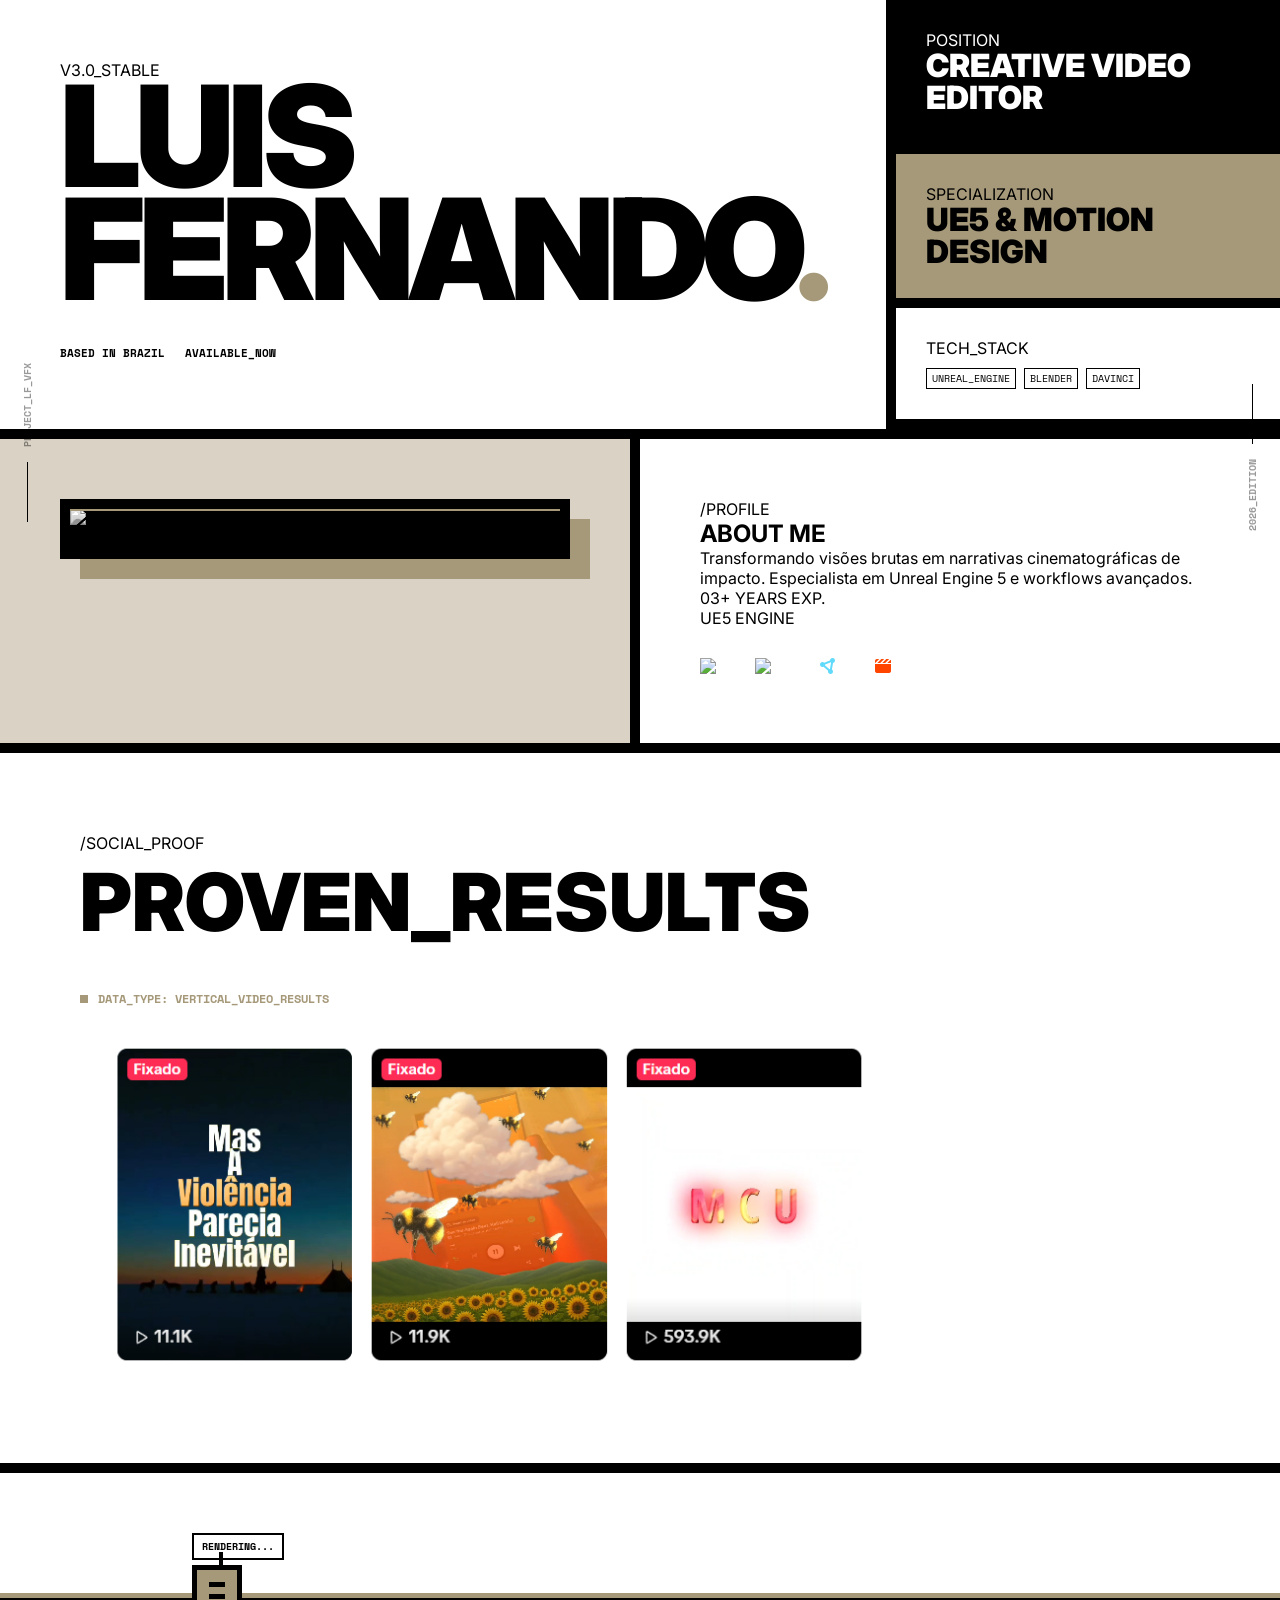
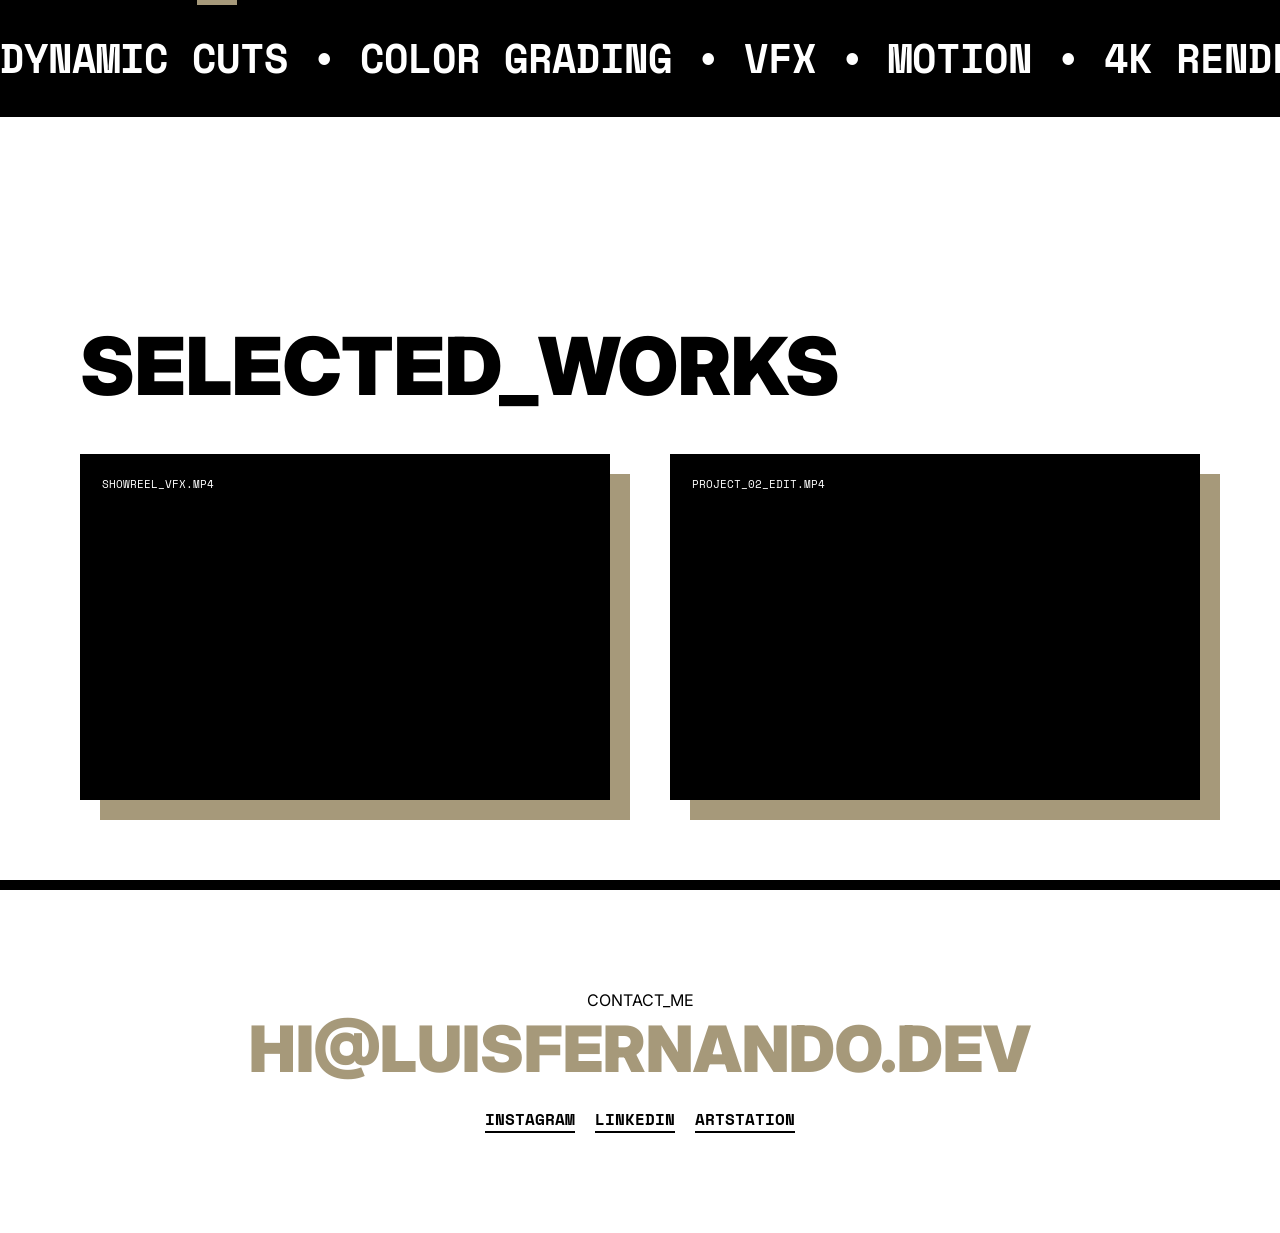
==== commit 3400ec9d: "Update index.html" ====
--- a/index.html
+++ b/index.html
@@ -36,7 +36,6 @@
             <div class="hero-sidebar-info">
                 <div class="info-block black-block">
                     <div class="block-header">
-                        <span class="dot"></span>
                         <span class="label">POSITION</span>
                     </div>
                     <p class="value-small">CREATIVE VIDEO EDITOR</p>
@@ -44,7 +43,6 @@
                 
                 <div class="info-block beige-block">
                     <div class="block-header">
-                        <span class="dot"></span>
                         <span class="label">SPECIALIZATION</span>
                     </div>
                     <p class="value-small">UE5 & MOTION DESIGN</p>
@@ -76,7 +74,7 @@
                 <div class="bio-text-container">
                     <div class="section-tag">/PROFILE</div>
                     <h2 class="section-title">ABOUT ME</h2>
-                    <p class="main-bio">Transformando visões brutas em narrativas cinematográficas de impacto. Especialista em Unreal Engine 5, pós-produção avançada e workflow para games.</p>
+                    <p class="main-bio">Transformando visões brutas em narrativas cinematográficas de impacto. Especialista em Unreal Engine 5 e workflows avançados.</p>
                     
                     <div class="stats-grid">
                         <div class="stat-box">
@@ -90,10 +88,14 @@
                     </div>
 
                     <div class="tech-stack-black">
-                        <div class="stack-item" title="Unreal Engine 5"><img src="https://cdn.jsdelivr.net/gh/devicons/devicon/icons/unrealengine/unrealengine-original.svg"></div>
-                        <div class="stack-item" title="Blender"><img src="https://upload.wikimedia.org/wikipedia/commons/0/0c/Blender_logo_no_text.svg"></div>
-                        <div class="stack-item" title="DaVinci Resolve" style="color: #61DAFB; font-size: 32px;"><i class="fa-solid fa-circle-nodes"></i></div>
-                        <div class="stack-item" title="Video Editing" style="color: #FF4500; font-size: 32px;"><i class="fa-solid fa-clapperboard"></i></div>
+                        <div class="stack-item" title="Unreal Engine 5">
+                            <img src="https://cdn.jsdelivr.net/gh/devicons/devicon/icons/unrealengine/unrealengine-original.svg">
+                        </div>
+                        <div class="stack-item" title="Blender">
+                            <img src="https://upload.wikimedia.org/wikipedia/commons/0/0c/Blender_logo_no_text.svg">
+                        </div>
+                        <div class="stack-item" title="DaVinci Resolve" style="color: #61DAFB;"><i class="fa-solid fa-circle-nodes"></i></div>
+                        <div class="stack-item" title="Video Editing" style="color: #FF4500;"><i class="fa-solid fa-clapperboard"></i></div>
                     </div>
                 </div>
             </div>
@@ -105,7 +107,7 @@
                 <h2 class="big-section-label">PROVEN_RESULTS</h2>
                 <div class="container-resultados-limpo">
                     <div class="metrics-label">DATA_TYPE: VERTICAL_VIDEO_RESULTS</div>
-                    <img src="resultados.png" alt="Estatísticas de Vídeos Verticais" class="imagem-limpa-final">
+                    <img src="resultados.png" alt="Estatísticas" class="imagem-limpa-final">
                 </div>
             </div>
         </section>
@@ -132,29 +134,20 @@
             <h2 class="big-section-label">SELECTED_WORKS</h2>
             <div class="video-grid">
                 <div class="reveal">
-                    <div class="reveal-content video-card">
-                        <div class="video-window">
-                            <div class="win-bar">
-                                <span class="win-title">SHOWREEL_VFX.MP4</span>
-                            </div>
-                            <div class="video-wrapper">
-                                <iframe width="100%" height="100%" src="https://www.youtube.com/embed/Yd1m6O6p6Mc?autoplay=1&mute=1&loop=1&playlist=Yd1m6O6p6Mc" frameborder="0" allowfullscreen></iframe>
-                            </div>
+                    <div class="reveal-content video-window">
+                        <div class="win-bar"><span class="win-title">SHOWREEL_VFX.MP4</span></div>
+                        <div class="video-wrapper">
+                            <iframe width="100%" height="100%" src="https://www.youtube.com/embed/Yd1m6O6p6Mc?autoplay=1&mute=1&loop=1&playlist=Yd1m6O6p6Mc" frameborder="0" allowfullscreen></iframe>
                         </div>
                     </div>
                 </div>
-
                 <div class="reveal">
-                    <div class="reveal-content video-card">
-                        <div class="video-window">
-                            <div class="win-bar">
-                                <span class="win-title">PROJECT_02_EDIT.MP4</span>
-                            </div>
-                            <div class="video-wrapper">
-                                <video autoplay muted loop playsinline>
-                                    <source src="https://assets.mixkit.co/videos/preview/mixkit-set-of-plateaus-seen-from-the-height-of-a-drone-41485-large.mp4" type="video/mp4">
-                                </video>
-                            </div>
+                    <div class="reveal-content video-window">
+                        <div class="win-bar"><span class="win-title">PROJECT_02_EDIT.MP4</span></div>
+                        <div class="video-wrapper">
+                            <video autoplay muted loop playsinline>
+                                <source src="https://assets.mixkit.co/videos/preview/mixkit-set-of-plateaus-seen-from-the-height-of-a-drone-41485-large.mp4" type="video/mp4">
+                            </video>
                         </div>
                     </div>
                 </div>
@@ -162,14 +155,12 @@
         </section>
 
         <footer class="footer-brutal">
-            <div class="footer-grid">
-                <p class="label">CONTACT_ME</p>
-                <h2 class="footer-email">HI@LUISFERNANDO.DEV</h2>
-                <div class="footer-socials">
-                    <a href="#">INSTAGRAM</a>
-                    <a href="#">LINKEDIN</a>
-                    <a href="#">ARTSTATION</a>
-                </div>
+            <p class="label">CONTACT_ME</p>
+            <h2 class="footer-email">HI@LUISFERNANDO.DEV</h2>
+            <div class="footer-socials">
+                <a href="#">INSTAGRAM</a>
+                <a href="#">LINKEDIN</a>
+                <a href="#">ARTSTATION</a>
             </div>
         </footer>
     </main>
@@ -180,7 +171,6 @@
                 if (entry.isIntersecting) entry.target.classList.add('active');
             });
         }, { threshold: 0.1 });
-
         document.querySelectorAll('.reveal').forEach(el => observer.observe(el));
 
         document.addEventListener('mousemove', (e) => {
--- a/style.css
+++ b/style.css
@@ -2,7 +2,6 @@
     --ocre: #A6997A; --beige: #D9D2C5; --dark: #000000; --white: #FFFFFF;
 }
 
-/* RESET E TRAVA LATERAL */
 * { margin: 0; padding: 0; box-sizing: border-box; }
 
 html, body {
@@ -27,68 +26,81 @@
 .hero-main-title { padding: 60px; }
 .giant-text { font-size: clamp(3rem, 11vw, 13rem); font-weight: 900; line-height: 0.8; letter-spacing: -6px; }
 .giant-text span { color: var(--ocre); }
+.hero-footer-tags { display: flex; gap: 20px; margin-top: 40px; font-family: 'Space Mono'; font-size: 11px; font-weight: 700; }
 
 .hero-sidebar-info { border-left: 10px solid var(--dark); display: flex; flex-direction: column; }
 .info-block { flex: 1; padding: 30px; border-bottom: 10px solid var(--dark); }
 .black-block { background: var(--dark); color: white; }
 .beige-block { background: var(--ocre); }
 .value-small { font-size: 2rem; font-weight: 900; line-height: 1; }
+.tag-cloud { display: flex; flex-wrap: wrap; gap: 8px; margin-top: 10px; }
+.tag-cloud span { font-family: 'Space Mono'; font-size: 10px; border: 1px solid var(--dark); padding: 2px 5px; }
 
-/* TECH STACK - TRAVA RIGIDA PARA ICONES */
-.tech-stack-black { display: flex; gap: 20px; margin-top: 20px; flex-wrap: wrap; align-items: center; }
+/* ABOUT SECTION & TRAVA DOS ÍCONES */
+.about-grid { display: grid; grid-template-columns: 1fr 1fr; border-bottom: 10px solid var(--dark); }
+.photo-container { padding: 60px; background: var(--beige); border-right: 10px solid var(--dark); }
+.parallax-frame { border: 10px solid var(--dark); background: var(--dark); position: relative; box-shadow: 20px 20px 0 var(--ocre); overflow: hidden; transition: transform 0.1s ease-out; }
+.parallax-frame img { width: 100%; display: block; filter: grayscale(1); }
+.frame-scanner { position: absolute; top: 0; width: 100%; height: 2px; background: var(--ocre); animation: scan 3s linear infinite; z-index: 5; }
+
+.bio-text-container { padding: 60px; }
+.tech-stack-black { display: flex; gap: 20px; margin-top: 20px; flex-wrap: wrap; }
+
+/* FIX DOS ÍCONES UNREAL/BLENDER */
 .stack-item { 
     width: 35px !important; 
     height: 35px !important; 
-    display: flex; 
-    align-items: center; 
+    display: flex;
+    align-items: center;
     justify-content: center;
-    overflow: hidden;
 }
-/* Força Unreal e Blender a ficarem pequenos */
 .stack-item img { 
     width: 100% !important; 
-    height: 100% !important; 
-    max-width: 35px !important;
-    max-height: 35px !important;
-    object-fit: contain !important;
+    max-width: 35px !important; 
+    height: auto !important;
 }
-.stack-item i { font-size: 32px; }
 
-/* ABOUT SECTION */
-.about-grid { display: grid; grid-template-columns: 1fr 1fr; border-bottom: 10px solid var(--dark); }
-.photo-container { padding: 60px; background: var(--beige); border-right: 10px solid var(--dark); }
-.bio-text-container { padding: 60px; }
-.parallax-frame { border: 10px solid var(--dark); background: var(--dark); box-shadow: 20px 20px 0 var(--ocre); overflow: hidden; }
-.parallax-frame img { width: 100%; filter: grayscale(1); display: block; }
-
-/* RESULTADOS SECTION */
+/* SOCIAL PROOF / RESULTADOS */
 .work-section { padding: 80px; border-bottom: 10px solid var(--dark); }
+.big-section-label { font-size: clamp(2.5rem, 10vw, 5rem); font-weight: 900; margin-bottom: 40px; }
 .container-resultados-limpo { margin-top: 30px; width: 100%; max-width: 800px; }
 .metrics-label { font-family: 'Space Mono'; font-size: 12px; font-weight: 700; color: var(--ocre); margin-bottom: 15px; display: flex; align-items: center; }
 .metrics-label::before { content: ""; display: inline-block; width: 8px; height: 8px; background: var(--ocre); margin-right: 10px; }
 .imagem-limpa-final { width: 100%; height: auto; border: none !important; box-shadow: none !important; display: block; }
 
+/* MARQUEE & MASCOTE */
+.marquee-wrapper { position: relative; margin: 120px 0; }
+.mascote-container { position: absolute; top: -60px; left: 15%; z-index: 100; }
+.mascote { width: 50px; height: 45px; background: var(--ocre); border: 5px solid var(--dark); position: relative; }
+.mascote-eye { position: absolute; top: 12px; left: 12px; width: 16px; height: 5px; background: var(--dark); box-shadow: 0 12px 0 var(--dark); }
+.mascote-antenna { position: absolute; top: -18px; left: 22px; width: 4px; height: 18px; background: var(--dark); }
+.mascote-speech { background: white; border: 2px solid var(--dark); padding: 4px 8px; font-family: 'Space Mono'; font-size: 10px; font-weight: 900; margin-bottom: 5px; }
+.marquee { background: var(--dark); color: white; padding: 30px 0; border-top: 5px solid var(--ocre); overflow: hidden; }
+.marquee-content { display: flex; white-space: nowrap; animation: scroll 40s linear infinite; font-family: 'Space Mono'; font-size: 2.5rem; font-weight: 900; }
+
 /* VIDEO GRID */
 .video-grid { display: grid; grid-template-columns: 1fr 1fr; gap: 60px; }
 .video-window { border: 10px solid var(--dark); background: #000; box-shadow: 20px 20px 0 var(--ocre); }
+.win-bar { background: var(--dark); color: white; padding: 12px; font-family: 'Space Mono'; font-size: 11px; }
 .video-wrapper { position: relative; width: 100%; aspect-ratio: 16/9; overflow: hidden; }
 
-/* MOBILE AJUSTADO */
+/* MOBILE */
 @media (max-width: 1024px) {
     .v-sidebar { display: none; }
     .hero-grid, .about-grid, .video-grid { grid-template-columns: 1fr !important; width: 100%; }
     .hero-main-title { padding: 40px 20px; }
-    .giant-text { font-size: 4.5rem !important; letter-spacing: -2px; }
+    .giant-text { font-size: 4rem !important; letter-spacing: -2px; }
     .hero-sidebar-info { border-left: none; }
     .photo-container { border-right: none; border-bottom: 10px solid var(--dark); padding: 30px 20px; }
     .bio-text-container, .work-section { padding: 40px 20px; width: 100%; }
-    
-    /* Ícones continuam pequenos no mobile */
     .stack-item { width: 30px !important; height: 30px !important; }
-    .stack-item img { max-width: 30px !important; max-height: 30px !important; }
     .video-window { box-shadow: 10px 10px 0 var(--ocre); }
 }
 
+@keyframes scroll { from { transform: translateX(0); } to { transform: translateX(-50%); } }
+@keyframes scan { 0% { top: 0; } 100% { top: 100%; } }
+@keyframes mascot-float { 0%, 100% { transform: translateY(0); } 50% { transform: translateY(-20px); } }
+.float-anim { animation: mascot-float 3s ease-in-out infinite; }
 .reveal { opacity: 0; transition: 0.8s ease-in-out; }
 .reveal.active { opacity: 1; }
 .reveal-content { transform: translateY(40px); transition: 0.8s; }
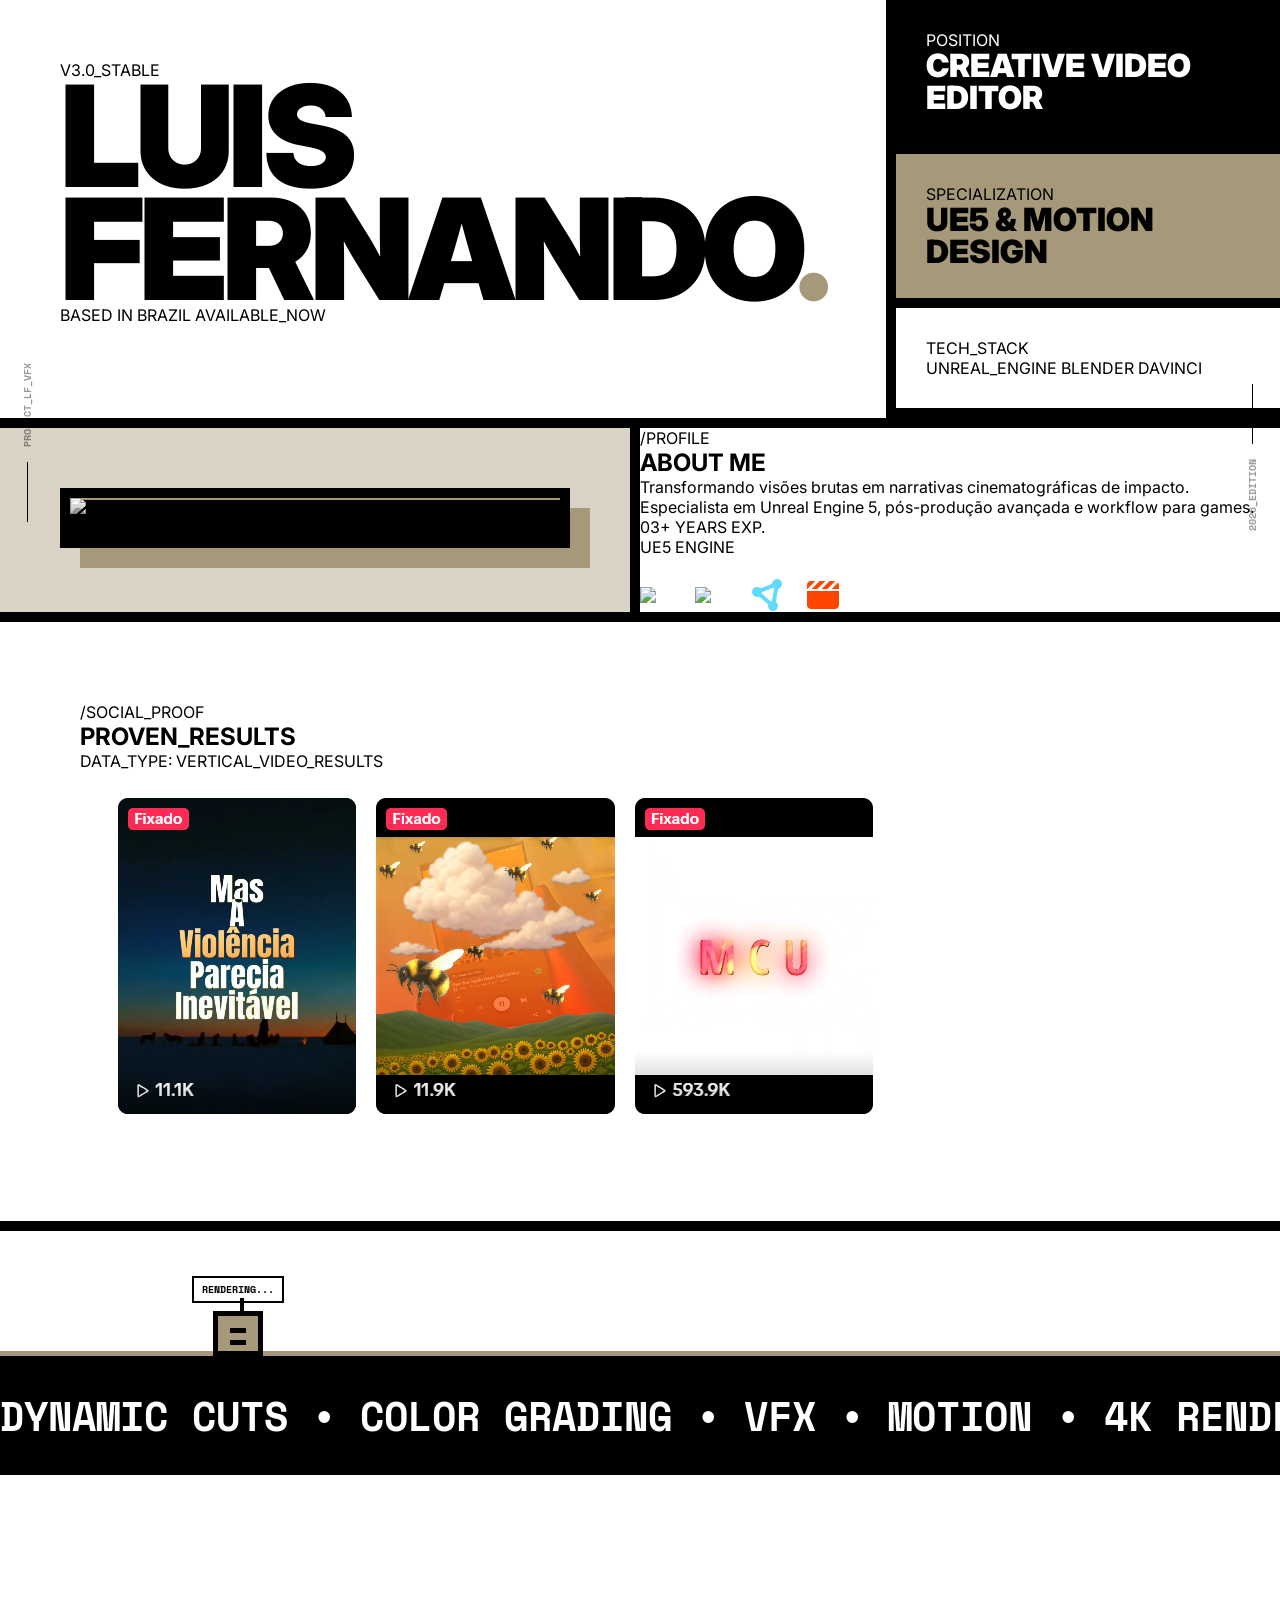
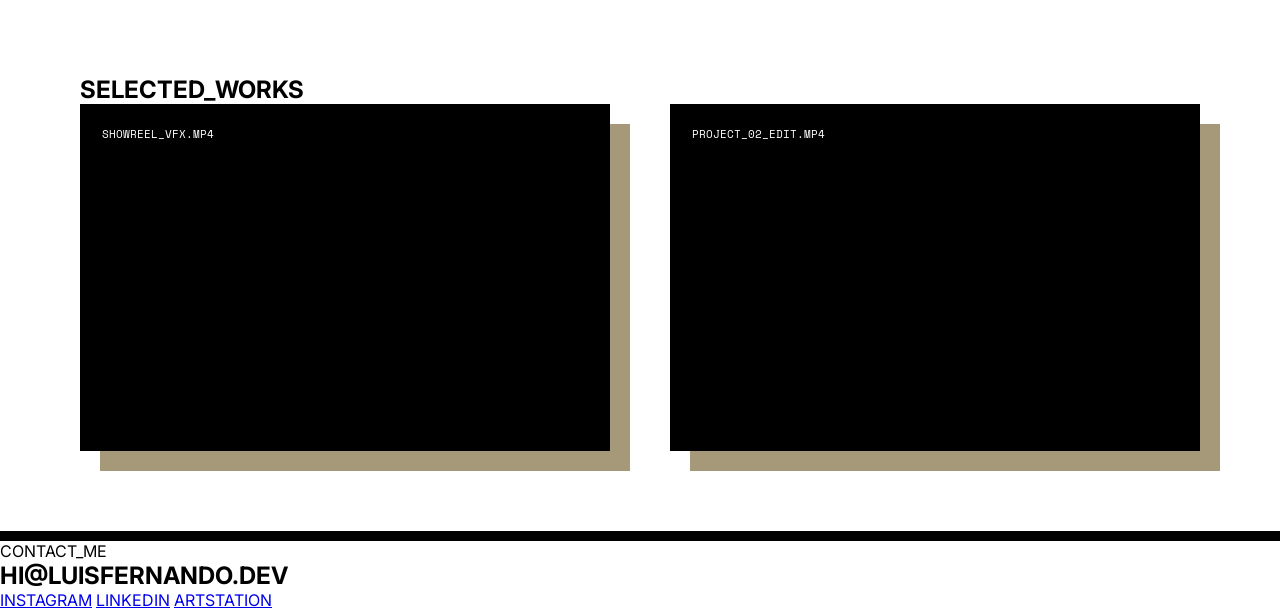
==== commit b1a7a244: "Update index.html" ====
--- a/index.html
+++ b/index.html
@@ -74,7 +74,7 @@
                 <div class="bio-text-container">
                     <div class="section-tag">/PROFILE</div>
                     <h2 class="section-title">ABOUT ME</h2>
-                    <p class="main-bio">Transformando visões brutas em narrativas cinematográficas de impacto. Especialista em Unreal Engine 5 e workflows avançados.</p>
+                    <p class="main-bio">Transformando visões brutas em narrativas cinematográficas de impacto. Especialista em Unreal Engine 5, pós-produção avançada e workflow para games.</p>
                     
                     <div class="stats-grid">
                         <div class="stat-box">
--- a/style.css
+++ b/style.css
@@ -3,15 +3,7 @@
 }
 
 * { margin: 0; padding: 0; box-sizing: border-box; }
-
-html, body {
-    width: 100%;
-    max-width: 100%;
-    overflow-x: hidden;
-    background: var(--white);
-    font-family: 'Inter', sans-serif;
-    color: var(--dark);
-}
+html, body { width: 100%; overflow-x: hidden; background: var(--white); font-family: 'Inter', sans-serif; }
 
 .noise-overlay { position: fixed; inset: 0; background: url('https://grainy-gradients.vercel.app/noise.svg'); opacity: 0.1; pointer-events: none; z-index: 2000; }
 
@@ -21,92 +13,68 @@
 .v-line { width: 1px; height: 60px; background: var(--dark); margin: 15px 0; }
 .v-sidebar span { writing-mode: vertical-rl; transform: rotate(180deg); opacity: 0.4; }
 
-/* HERO GRID */
+/* HERO */
 .hero-grid { display: grid; grid-template-columns: 1.5fr 1fr; border-bottom: 10px solid var(--dark); }
 .hero-main-title { padding: 60px; }
 .giant-text { font-size: clamp(3rem, 11vw, 13rem); font-weight: 900; line-height: 0.8; letter-spacing: -6px; }
 .giant-text span { color: var(--ocre); }
-.hero-footer-tags { display: flex; gap: 20px; margin-top: 40px; font-family: 'Space Mono'; font-size: 11px; font-weight: 700; }
-
 .hero-sidebar-info { border-left: 10px solid var(--dark); display: flex; flex-direction: column; }
 .info-block { flex: 1; padding: 30px; border-bottom: 10px solid var(--dark); }
 .black-block { background: var(--dark); color: white; }
 .beige-block { background: var(--ocre); }
 .value-small { font-size: 2rem; font-weight: 900; line-height: 1; }
-.tag-cloud { display: flex; flex-wrap: wrap; gap: 8px; margin-top: 10px; }
-.tag-cloud span { font-family: 'Space Mono'; font-size: 10px; border: 1px solid var(--dark); padding: 2px 5px; }
 
-/* ABOUT SECTION & TRAVA DOS ÍCONES */
+/* ABOUT & TECH STACK FIX */
 .about-grid { display: grid; grid-template-columns: 1fr 1fr; border-bottom: 10px solid var(--dark); }
 .photo-container { padding: 60px; background: var(--beige); border-right: 10px solid var(--dark); }
-.parallax-frame { border: 10px solid var(--dark); background: var(--dark); position: relative; box-shadow: 20px 20px 0 var(--ocre); overflow: hidden; transition: transform 0.1s ease-out; }
+.parallax-frame { border: 10px solid var(--dark); background: var(--dark); position: relative; box-shadow: 20px 20px 0 var(--ocre); overflow: hidden; }
 .parallax-frame img { width: 100%; display: block; filter: grayscale(1); }
-.frame-scanner { position: absolute; top: 0; width: 100%; height: 2px; background: var(--ocre); animation: scan 3s linear infinite; z-index: 5; }
+.frame-scanner { position: absolute; top: 0; width: 100%; height: 2px; background: var(--ocre); animation: scan 3s linear infinite; }
 
-.bio-text-container { padding: 60px; }
 .tech-stack-black { display: flex; gap: 20px; margin-top: 20px; flex-wrap: wrap; }
-
-/* FIX DOS ÍCONES UNREAL/BLENDER */
-.stack-item { 
-    width: 35px !important; 
-    height: 35px !important; 
-    display: flex;
-    align-items: center;
-    justify-content: center;
-}
-.stack-item img { 
-    width: 100% !important; 
-    max-width: 35px !important; 
-    height: auto !important;
-}
-
-/* SOCIAL PROOF / RESULTADOS */
-.work-section { padding: 80px; border-bottom: 10px solid var(--dark); }
-.big-section-label { font-size: clamp(2.5rem, 10vw, 5rem); font-weight: 900; margin-bottom: 40px; }
-.container-resultados-limpo { margin-top: 30px; width: 100%; max-width: 800px; }
-.metrics-label { font-family: 'Space Mono'; font-size: 12px; font-weight: 700; color: var(--ocre); margin-bottom: 15px; display: flex; align-items: center; }
-.metrics-label::before { content: ""; display: inline-block; width: 8px; height: 8px; background: var(--ocre); margin-right: 10px; }
-.imagem-limpa-final { width: 100%; height: auto; border: none !important; box-shadow: none !important; display: block; }
+.stack-item { width: 35px; height: 35px; display: flex; align-items: center; justify-content: center; overflow: hidden; }
+/* TRAVA PARA UNREAL E BLENDER */
+.stack-item img { width: 100%; max-width: 35px; height: auto; object-fit: contain; }
+.stack-item i { font-size: 32px; }
 
 /* MARQUEE & MASCOTE */
-.marquee-wrapper { position: relative; margin: 120px 0; }
-.mascote-container { position: absolute; top: -60px; left: 15%; z-index: 100; }
+.marquee-wrapper { position: relative; margin: 120px 0; background: var(--white); }
+.mascote-container { position: absolute; top: -75px; left: 15%; z-index: 100; display: flex; flex-direction: column; align-items: center; }
 .mascote { width: 50px; height: 45px; background: var(--ocre); border: 5px solid var(--dark); position: relative; }
 .mascote-eye { position: absolute; top: 12px; left: 12px; width: 16px; height: 5px; background: var(--dark); box-shadow: 0 12px 0 var(--dark); }
 .mascote-antenna { position: absolute; top: -18px; left: 22px; width: 4px; height: 18px; background: var(--dark); }
-.mascote-speech { background: white; border: 2px solid var(--dark); padding: 4px 8px; font-family: 'Space Mono'; font-size: 10px; font-weight: 900; margin-bottom: 5px; }
-.marquee { background: var(--dark); color: white; padding: 30px 0; border-top: 5px solid var(--ocre); overflow: hidden; }
-.marquee-content { display: flex; white-space: nowrap; animation: scroll 40s linear infinite; font-family: 'Space Mono'; font-size: 2.5rem; font-weight: 900; }
+.mascote-speech { background: white; border: 2px solid var(--dark); padding: 4px 8px; font-family: 'Space Mono'; font-size: 10px; font-weight: 900; margin-bottom: 8px; white-space: nowrap; }
+
+.marquee { background: var(--dark); color: white; padding: 30px 0; border-top: 5px solid var(--ocre); overflow: hidden; width: 100vw; }
+.marquee-content { display: flex; white-space: nowrap; animation: scroll 40s linear infinite; font-family: 'Space Mono'; font-size: 2.5rem; font-weight: 900; width: max-content; }
 
 /* VIDEO GRID */
+.work-section { padding: 80px; border-bottom: 10px solid var(--dark); }
 .video-grid { display: grid; grid-template-columns: 1fr 1fr; gap: 60px; }
 .video-window { border: 10px solid var(--dark); background: #000; box-shadow: 20px 20px 0 var(--ocre); }
 .win-bar { background: var(--dark); color: white; padding: 12px; font-family: 'Space Mono'; font-size: 11px; }
 .video-wrapper { position: relative; width: 100%; aspect-ratio: 16/9; overflow: hidden; }
 
-/* MOBILE */
-@media (max-width: 1024px) {
-    .v-sidebar { display: none; }
-    .hero-grid, .about-grid, .video-grid { grid-template-columns: 1fr !important; width: 100%; }
-    .hero-main-title { padding: 40px 20px; }
-    .giant-text { font-size: 4rem !important; letter-spacing: -2px; }
-    .hero-sidebar-info { border-left: none; }
-    .photo-container { border-right: none; border-bottom: 10px solid var(--dark); padding: 30px 20px; }
-    .bio-text-container, .work-section { padding: 40px 20px; width: 100%; }
-    .stack-item { width: 30px !important; height: 30px !important; }
-    .video-window { box-shadow: 10px 10px 0 var(--ocre); }
-}
-
-@keyframes scroll { from { transform: translateX(0); } to { transform: translateX(-50%); } }
-@keyframes scan { 0% { top: 0; } 100% { top: 100%; } }
-@keyframes mascot-float { 0%, 100% { transform: translateY(0); } 50% { transform: translateY(-20px); } }
-.float-anim { animation: mascot-float 3s ease-in-out infinite; }
+/* REVEAL ANIMATION */
 .reveal { opacity: 0; transition: 0.8s ease-in-out; }
 .reveal.active { opacity: 1; }
 .reveal-content { transform: translateY(40px); transition: 0.8s; }
 .reveal.active .reveal-content { transform: translateY(0); }
 
-.footer-brutal { padding: 100px 60px; text-align: center; }
-.footer-email { font-size: clamp(1.2rem, 5vw, 4rem); font-weight: 900; color: var(--ocre); word-break: break-all; }
-.footer-socials { display: flex; justify-content: center; gap: 20px; margin-top: 20px; }
-.footer-socials a { color: var(--dark); text-decoration: none; border-bottom: 2px solid var(--dark); font-family: 'Space Mono'; font-weight: 700; }
+/* ANIMATIONS */
+@keyframes scroll { from { transform: translateX(0); } to { transform: translateX(-50%); } }
+@keyframes scan { 0% { top: 0; } 100% { top: 100%; } }
+@keyframes mascot-float { 0%, 100% { transform: translateY(0); } 50% { transform: translateY(-15px); } }
+.float-anim { animation: mascot-float 3s ease-in-out infinite; }
+
+/* MOBILE */
+@media (max-width: 1024px) {
+    .v-sidebar { display: none; }
+    .hero-grid, .about-grid, .video-grid { grid-template-columns: 1fr !important; }
+    .giant-text { font-size: 4rem !important; letter-spacing: -2px; }
+    .hero-sidebar-info { border-left: none; }
+    .photo-container { border-right: none; border-bottom: 10px solid var(--dark); padding: 30px 20px; }
+    .bio-text-container, .work-section { padding: 40px 20px; }
+    .stack-item { width: 30px; height: 30px; }
+    .marquee-content { font-size: 1.5rem; }
+}
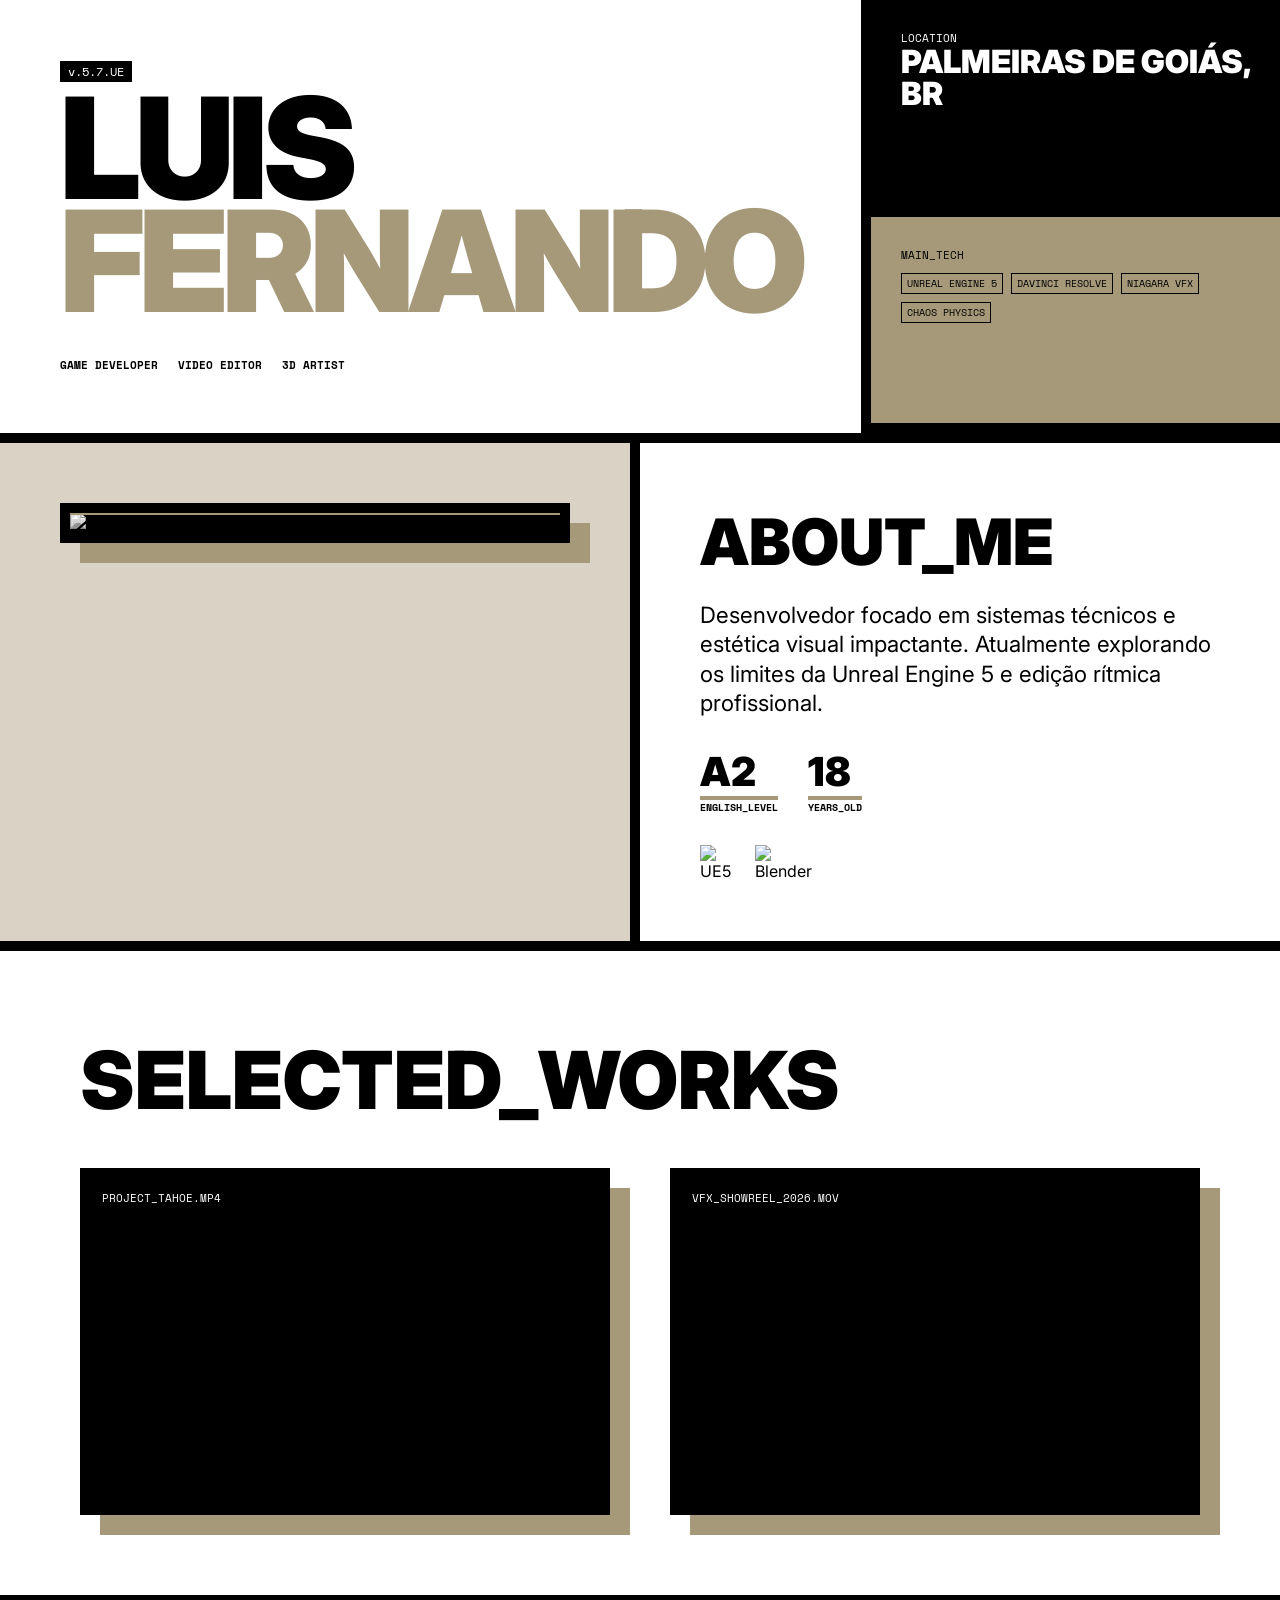
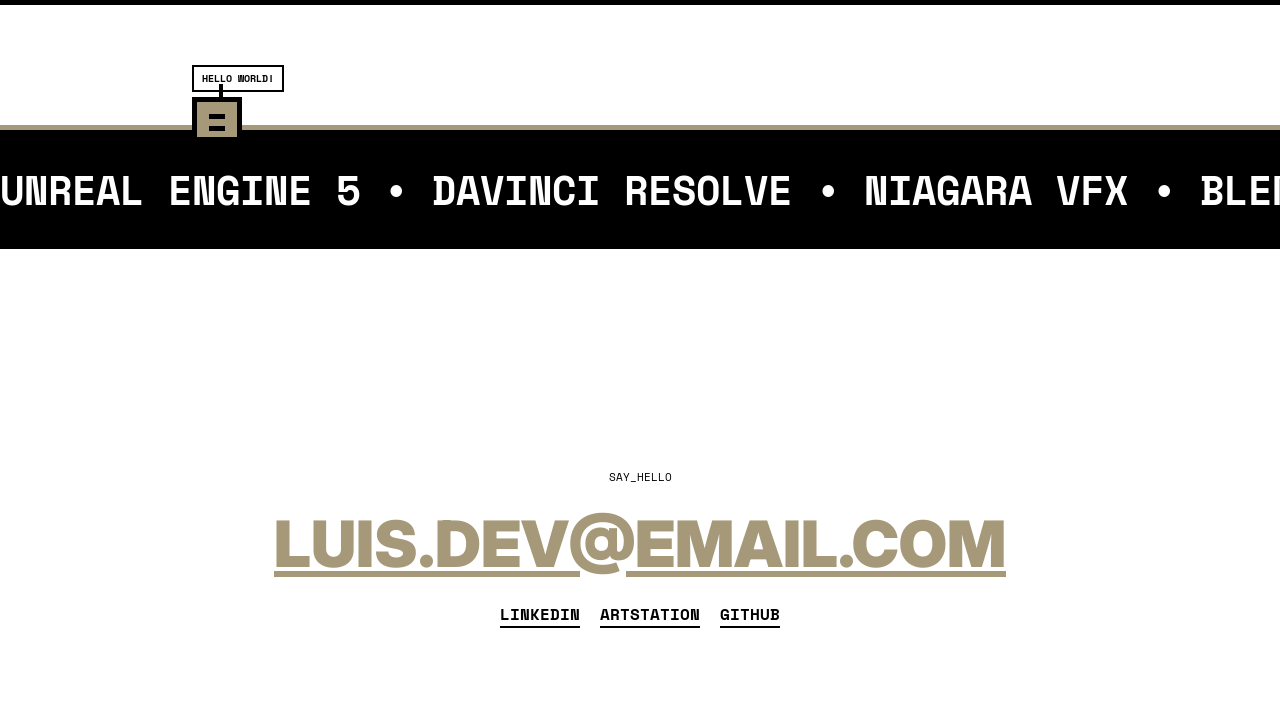
==== commit a080b055: "Update index.html" ====
--- a/index.html
+++ b/index.html
@@ -3,184 +3,125 @@
 <head>
     <meta charset="UTF-8">
     <meta name="viewport" content="width=device-width, initial-scale=1.0">
-    <title>LUIS FERNANDO | EDITOR & VFX</title>
+    <title>Luis Fernando | VFX & Game Dev</title>
     <link rel="stylesheet" href="style.css">
-    <link href="https://fonts.googleapis.com/css2?family=Inter:wght@400;900&family=Space+Mono:wght@400;700&display=swap" rel="stylesheet">
-    <link rel="stylesheet" href="https://cdnjs.cloudflare.com/ajax/libs/font-awesome/6.4.0/css/all.min.css">
+    <link rel="preconnect" href="https://fonts.googleapis.com">
+    <link rel="preconnect" href="https://fonts.gstatic.com" crossorigin>
+    <link href="https://fonts.googleapis.com/css2?family=Inter:wght@900&family=Space+Mono:wght@400;700&display=swap" rel="stylesheet">
 </head>
 <body>
-
     <div class="noise-overlay"></div>
 
     <div class="v-sidebar left-bar">
         <span>PROJECT_LF_VFX</span>
         <div class="v-line"></div>
+        <span>2026_EDITION</span>
     </div>
-
     <div class="v-sidebar right-bar">
+        <span>SCROLL_TO_EXPLORE</span>
         <div class="v-line"></div>
-        <span>2026_EDITION</span>
+        <span>ESTRUPITOS_DESIGN</span>
     </div>
 
     <main class="container">
-        <header class="hero-grid">
+        <section class="hero-grid">
             <div class="hero-main-title">
-                <div class="terminal-tag">V3.0_STABLE</div>
-                <h1 class="giant-text">LUIS<br>FERNANDO<span>.</span></h1>
+                <div class="terminal-tag">v.5.7.UE</div>
+                <h1 class="giant-text">LUIS<br><span>FERNANDO</span></h1>
                 <div class="hero-footer-tags">
-                    <span>BASED IN BRAZIL</span>
-                    <span>AVAILABLE_NOW</span>
+                    <span>GAME DEVELOPER</span>
+                    <span>VIDEO EDITOR</span>
+                    <span>3D ARTIST</span>
                 </div>
             </div>
-            
             <div class="hero-sidebar-info">
                 <div class="info-block black-block">
-                    <div class="block-header">
-                        <span class="label">POSITION</span>
-                    </div>
-                    <p class="value-small">CREATIVE VIDEO EDITOR</p>
+                    <p class="label">LOCATION</p>
+                    <p class="value-small">PALMEIRAS DE GOIÁS, BR</p>
                 </div>
-                
                 <div class="info-block beige-block">
-                    <div class="block-header">
-                        <span class="label">SPECIALIZATION</span>
-                    </div>
-                    <p class="value-small">UE5 & MOTION DESIGN</p>
-                </div>
-
-                <div class="info-block outline-block">
-                    <div class="block-header">
-                        <span class="label">TECH_STACK</span>
-                    </div>
+                    <p class="label">MAIN_TECH</p>
                     <div class="tag-cloud">
-                        <span>UNREAL_ENGINE</span>
-                        <span>BLENDER</span>
-                        <span>DAVINCI</span>
-                    </div>
-                </div>
-            </div>
-        </header>
-
-        <section class="reveal">
-            <div class="reveal-content about-grid">
-                <div class="photo-container">
-                    <div class="parallax-frame" id="parallax-target">
-                        <div class="frame-scanner"></div>
-                        <img src="https://images.unsplash.com/photo-1498050108023-c5249f4df085?auto=format&fit=crop&w=800&q=80" alt="Workstation">
-                        <div class="photo-label">STATION_ID_064_LF</div>
-                    </div>
-                </div>
-                
-                <div class="bio-text-container">
-                    <div class="section-tag">/PROFILE</div>
-                    <h2 class="section-title">ABOUT ME</h2>
-                    <p class="main-bio">Transformando visões brutas em narrativas cinematográficas de impacto. Especialista em Unreal Engine 5, pós-produção avançada e workflow para games.</p>
-                    
-                    <div class="stats-grid">
-                        <div class="stat-box">
-                            <span class="stat-num">03+</span>
-                            <span class="stat-desc">YEARS EXP.</span>
-                        </div>
-                        <div class="stat-box">
-                            <span class="stat-num">UE5</span>
-                            <span class="stat-desc">ENGINE</span>
-                        </div>
-                    </div>
-
-                    <div class="tech-stack-black">
-                        <div class="stack-item" title="Unreal Engine 5">
-                            <img src="https://cdn.jsdelivr.net/gh/devicons/devicon/icons/unrealengine/unrealengine-original.svg">
-                        </div>
-                        <div class="stack-item" title="Blender">
-                            <img src="https://upload.wikimedia.org/wikipedia/commons/0/0c/Blender_logo_no_text.svg">
-                        </div>
-                        <div class="stack-item" title="DaVinci Resolve" style="color: #61DAFB;"><i class="fa-solid fa-circle-nodes"></i></div>
-                        <div class="stack-item" title="Video Editing" style="color: #FF4500;"><i class="fa-solid fa-clapperboard"></i></div>
+                        <span>UNREAL ENGINE 5</span>
+                        <span>DAVINCI RESOLVE</span>
+                        <span>NIAGARA VFX</span>
+                        <span>CHAOS PHYSICS</span>
                     </div>
                 </div>
             </div>
         </section>
 
-        <section class="work-section reveal">
-            <div class="reveal-content">
-                <div class="section-tag">/SOCIAL_PROOF</div>
-                <h2 class="big-section-label">PROVEN_RESULTS</h2>
-                <div class="container-resultados-limpo">
-                    <div class="metrics-label">DATA_TYPE: VERTICAL_VIDEO_RESULTS</div>
-                    <img src="resultados.png" alt="Estatísticas" class="imagem-limpa-final">
+        <section class="about-grid">
+            <div class="photo-container">
+                <div class="parallax-frame">
+                    <div class="frame-scanner"></div>
+                    <img src="https://github.com/fernando-ops587.png" alt="Luis Fernando">
+                </div>
+            </div>
+            <div class="bio-text-container">
+                <h2 class="section-title">ABOUT_ME</h2>
+                <p class="main-bio">Desenvolvedor focado em sistemas técnicos e estética visual impactante. Atualmente explorando os limites da Unreal Engine 5 e edição rítmica profissional.</p>
+                <div class="stats-grid">
+                    <div class="stat-box">
+                        <span class="stat-num">A2</span>
+                        <span class="stat-desc">ENGLISH_LEVEL</span>
+                    </div>
+                    <div class="stat-box">
+                        <span class="stat-num">18</span>
+                        <span class="stat-desc">YEARS_OLD</span>
+                    </div>
+                </div>
+                <div class="tech-stack-black">
+                    <div class="stack-item"><img src="https://cdn.jsdelivr.net/gh/devicons/devicon/icons/unrealengine/unrealengine-original.svg" alt="UE5"></div>
+                    <div class="stack-item"><img src="https://raw.githubusercontent.com/devicons/devicon/master/icons/blender/blender-original.svg" alt="Blender"></div>
                 </div>
             </div>
         </section>
 
-        <div class="reveal">
-            <div class="reveal-content marquee-wrapper">
-                <div class="mascote-container float-anim">
-                    <div class="mascote-speech">RENDERING...</div>
-                    <div class="mascote">
-                        <div class="mascote-eye"></div>
-                        <div class="mascote-antenna"></div>
-                    </div>
-                </div>
-                <div class="marquee">
-                    <div class="marquee-content">
-                        DYNAMIC CUTS • COLOR GRADING • VFX • MOTION • 4K RENDER • UNREAL ENGINE 5 • BLENDER • DA VINCI RESOLVE • CHAOS PHYSICS • NIAGARA VFX • 
-                        DYNAMIC CUTS • COLOR GRADING • VFX • MOTION • 4K RENDER • UNREAL ENGINE 5 • BLENDER • DA VINCI RESOLVE • CHAOS PHYSICS • NIAGARA VFX • 
-                    </div>
-                </div>
-            </div>
-        </div>
-
         <section class="work-section">
             <h2 class="big-section-label">SELECTED_WORKS</h2>
             <div class="video-grid">
-                <div class="reveal">
-                    <div class="reveal-content video-window">
-                        <div class="win-bar"><span class="win-title">SHOWREEL_VFX.MP4</span></div>
-                        <div class="video-wrapper">
-                            <iframe width="100%" height="100%" src="https://www.youtube.com/embed/Yd1m6O6p6Mc?autoplay=1&mute=1&loop=1&playlist=Yd1m6O6p6Mc" frameborder="0" allowfullscreen></iframe>
-                        </div>
+                <div class="video-window">
+                    <div class="win-bar">PROJECT_TAHOE.MP4</div>
+                    <div class="video-wrapper">
+                        <iframe src="https://www.youtube.com/embed/dQw4w9WgXcQ" allowfullscreen></iframe>
                     </div>
                 </div>
-                <div class="reveal">
-                    <div class="reveal-content video-window">
-                        <div class="win-bar"><span class="win-title">PROJECT_02_EDIT.MP4</span></div>
-                        <div class="video-wrapper">
-                            <video autoplay muted loop playsinline>
-                                <source src="https://assets.mixkit.co/videos/preview/mixkit-set-of-plateaus-seen-from-the-height-of-a-drone-41485-large.mp4" type="video/mp4">
-                            </video>
-                        </div>
+                <div class="video-window">
+                    <div class="win-bar">VFX_SHOWREEL_2026.MOV</div>
+                    <div class="video-wrapper">
+                        <iframe src="https://www.youtube.com/embed/dQw4w9WgXcQ" allowfullscreen></iframe>
                     </div>
                 </div>
             </div>
         </section>
 
+        <div class="marquee-wrapper">
+            <div class="mascote-container float-anim">
+                <div class="mascote-speech">HELLO WORLD!</div>
+                <div class="mascote">
+                    <div class="mascote-eye"></div>
+                    <div class="mascote-antenna"></div>
+                </div>
+            </div>
+            <div class="marquee">
+                <div class="marquee-content">
+                    UNREAL ENGINE 5 • DAVINCI RESOLVE • NIAGARA VFX • BLENDER • CHAOS PHYSICS • UNREAL ENGINE 5 • DAVINCI RESOLVE • NIAGARA VFX • BLENDER • CHAOS PHYSICS •
+                </div>
+            </div>
+        </div>
+
         <footer class="footer-brutal">
-            <p class="label">CONTACT_ME</p>
-            <h2 class="footer-email">HI@LUISFERNANDO.DEV</h2>
-            <div class="footer-socials">
-                <a href="#">INSTAGRAM</a>
-                <a href="#">LINKEDIN</a>
-                <a href="#">ARTSTATION</a>
+            <div class="footer-grid">
+                <p class="label">SAY_HELLO</p>
+                <a href="mailto:contato@exemplo.com" class="footer-email">LUIS.DEV@EMAIL.COM</a>
+                <div class="footer-socials">
+                    <a href="#">LINKEDIN</a>
+                    <a href="#">ARTSTATION</a>
+                    <a href="#">GITHUB</a>
+                </div>
             </div>
         </footer>
     </main>
-
-    <script>
-        const observer = new IntersectionObserver((entries) => {
-            entries.forEach(entry => {
-                if (entry.isIntersecting) entry.target.classList.add('active');
-            });
-        }, { threshold: 0.1 });
-        document.querySelectorAll('.reveal').forEach(el => observer.observe(el));
-
-        document.addEventListener('mousemove', (e) => {
-            const frame = document.getElementById('parallax-target');
-            if (frame && window.innerWidth > 1000) {
-                const x = (e.clientX - window.innerWidth / 2) * 0.01;
-                const y = (e.clientY - window.innerHeight / 2) * 0.01;
-                frame.style.transform = `perspective(1000px) rotateY(${x}deg) rotateX(${-y}deg)`;
-            }
-        });
-    </script>
 </body>
 </html>
--- a/style.css
+++ b/style.css
@@ -2,79 +2,110 @@
     --ocre: #A6997A; --beige: #D9D2C5; --dark: #000000; --white: #FFFFFF;
 }
 
-* { margin: 0; padding: 0; box-sizing: border-box; }
-html, body { width: 100%; overflow-x: hidden; background: var(--white); font-family: 'Inter', sans-serif; }
+* { margin: 0; padding: 0; box-sizing: border-box; cursor: crosshair; }
+body { background: var(--white); font-family: 'Inter', sans-serif; overflow-x: hidden; color: var(--dark); }
 
 .noise-overlay { position: fixed; inset: 0; background: url('https://grainy-gradients.vercel.app/noise.svg'); opacity: 0.1; pointer-events: none; z-index: 2000; }
 
-/* SIDEBARS */
-.v-sidebar { position: fixed; top: 0; height: 100vh; display: flex; flex-direction: column; align-items: center; justify-content: center; z-index: 500; font-family: 'Space Mono'; font-size: 10px; font-weight: 700; }
+/* A ÚNICA MUDANÇA ESTÁ AQUI: */
+.v-sidebar { 
+    display: none; /* Isso remove as barras laterais que você pediu */
+}
+
 .left-bar { left: 20px; } .right-bar { right: 20px; }
 .v-line { width: 1px; height: 60px; background: var(--dark); margin: 15px 0; }
 .v-sidebar span { writing-mode: vertical-rl; transform: rotate(180deg); opacity: 0.4; }
 
-/* HERO */
+.reveal { opacity: 0; transition: 0.8s ease-in-out; }
+.reveal.active { opacity: 1; }
+.reveal-content { transform: translateY(40px); transition: 0.8s cubic-bezier(0.19, 1, 0.22, 1); }
+.reveal.active .reveal-content { transform: translateY(0); }
+
 .hero-grid { display: grid; grid-template-columns: 1.5fr 1fr; border-bottom: 10px solid var(--dark); }
 .hero-main-title { padding: 60px; }
-.giant-text { font-size: clamp(3rem, 11vw, 13rem); font-weight: 900; line-height: 0.8; letter-spacing: -6px; }
+.terminal-tag { font-family: 'Space Mono'; background: var(--dark); color: white; display: inline-block; padding: 2px 8px; font-size: 12px; margin-bottom: 10px; }
+
+.giant-text { 
+    font-size: clamp(3rem, 11vw, 13rem); 
+    font-weight: 900; line-height: 0.8; letter-spacing: -6px; 
+}
 .giant-text span { color: var(--ocre); }
+
+.hero-footer-tags { display: flex; gap: 20px; margin-top: 40px; font-family: 'Space Mono'; font-size: 11px; font-weight: 700; }
+
 .hero-sidebar-info { border-left: 10px solid var(--dark); display: flex; flex-direction: column; }
 .info-block { flex: 1; padding: 30px; border-bottom: 10px solid var(--dark); }
 .black-block { background: var(--dark); color: white; }
 .beige-block { background: var(--ocre); }
+.label { font-family: 'Space Mono'; font-size: 11px; }
 .value-small { font-size: 2rem; font-weight: 900; line-height: 1; }
+.tag-cloud { display: flex; flex-wrap: wrap; gap: 8px; margin-top: 10px; }
+.tag-cloud span { font-family: 'Space Mono'; font-size: 10px; border: 1px solid var(--dark); padding: 2px 5px; }
 
-/* ABOUT & TECH STACK FIX */
 .about-grid { display: grid; grid-template-columns: 1fr 1fr; border-bottom: 10px solid var(--dark); }
 .photo-container { padding: 60px; background: var(--beige); border-right: 10px solid var(--dark); }
 .parallax-frame { border: 10px solid var(--dark); background: var(--dark); position: relative; box-shadow: 20px 20px 0 var(--ocre); overflow: hidden; }
 .parallax-frame img { width: 100%; display: block; filter: grayscale(1); }
-.frame-scanner { position: absolute; top: 0; width: 100%; height: 2px; background: var(--ocre); animation: scan 3s linear infinite; }
+.frame-scanner { position: absolute; top: 0; width: 100%; height: 2px; background: var(--ocre); animation: scan 3s linear infinite; z-index: 5; }
 
-.tech-stack-black { display: flex; gap: 20px; margin-top: 20px; flex-wrap: wrap; }
-.stack-item { width: 35px; height: 35px; display: flex; align-items: center; justify-content: center; overflow: hidden; }
-/* TRAVA PARA UNREAL E BLENDER */
-.stack-item img { width: 100%; max-width: 35px; height: auto; object-fit: contain; }
-.stack-item i { font-size: 32px; }
+.bio-text-container { padding: 60px; }
+.section-title { font-size: clamp(2rem, 8vw, 4rem); font-weight: 900; margin-bottom: 20px; }
+.main-bio { font-size: 1.4rem; line-height: 1.3; margin-bottom: 30px; }
+.stats-grid { display: flex; gap: 30px; margin-bottom: 30px; }
+.stat-box { display: flex; flex-direction: column; }
+.stat-num { font-size: 2.5rem; font-weight: 900; border-bottom: 4px solid var(--ocre); }
+.stat-desc { font-family: 'Space Mono'; font-size: 10px; font-weight: 700; }
+.tech-stack-black { display: flex; gap: 20px; margin-top: 20px; }
+.stack-item { width: 35px; }
+.stack-item img { width: 100%; }
 
-/* MARQUEE & MASCOTE */
-.marquee-wrapper { position: relative; margin: 120px 0; background: var(--white); }
-.mascote-container { position: absolute; top: -75px; left: 15%; z-index: 100; display: flex; flex-direction: column; align-items: center; }
+.work-section { padding: 80px; border-bottom: 10px solid var(--dark); }
+.big-section-label { font-size: clamp(2.5rem, 10vw, 5rem); font-weight: 900; margin-bottom: 40px; }
+.proof-image-wrapper {
+    position: relative;
+    border: 10px solid var(--dark);
+    max-width: 600px;
+    margin-top: 20px;
+    box-shadow: 20px 20px 0 var(--ocre);
+    background: var(--dark);
+}
+.proof-img { width: 100%; display: block; }
+.img-tag {
+    position: absolute; bottom: -15px; right: -15px; background: #FF0050; color: white; padding: 5px 15px;
+    font-family: 'Space Mono'; font-weight: 900; border: 3px solid var(--dark);
+}
+
+.marquee-wrapper { position: relative; margin: 120px 0; }
+.mascote-container { position: absolute; top: -60px; left: 15%; z-index: 100; }
 .mascote { width: 50px; height: 45px; background: var(--ocre); border: 5px solid var(--dark); position: relative; }
 .mascote-eye { position: absolute; top: 12px; left: 12px; width: 16px; height: 5px; background: var(--dark); box-shadow: 0 12px 0 var(--dark); }
 .mascote-antenna { position: absolute; top: -18px; left: 22px; width: 4px; height: 18px; background: var(--dark); }
-.mascote-speech { background: white; border: 2px solid var(--dark); padding: 4px 8px; font-family: 'Space Mono'; font-size: 10px; font-weight: 900; margin-bottom: 8px; white-space: nowrap; }
+.mascote-speech { background: white; border: 2px solid var(--dark); padding: 4px 8px; font-family: 'Space Mono'; font-size: 10px; font-weight: 900; margin-bottom: 5px; }
+.marquee { background: var(--dark); color: white; padding: 30px 0; border-top: 5px solid var(--ocre); }
+.marquee-content { display: flex; white-space: nowrap; animation: scroll 40s linear infinite; font-family: 'Space Mono'; font-size: 2.5rem; font-weight: 900; }
 
-.marquee { background: var(--dark); color: white; padding: 30px 0; border-top: 5px solid var(--ocre); overflow: hidden; width: 100vw; }
-.marquee-content { display: flex; white-space: nowrap; animation: scroll 40s linear infinite; font-family: 'Space Mono'; font-size: 2.5rem; font-weight: 900; width: max-content; }
-
-/* VIDEO GRID */
-.work-section { padding: 80px; border-bottom: 10px solid var(--dark); }
 .video-grid { display: grid; grid-template-columns: 1fr 1fr; gap: 60px; }
 .video-window { border: 10px solid var(--dark); background: #000; box-shadow: 20px 20px 0 var(--ocre); }
 .win-bar { background: var(--dark); color: white; padding: 12px; font-family: 'Space Mono'; font-size: 11px; }
 .video-wrapper { position: relative; width: 100%; aspect-ratio: 16/9; overflow: hidden; }
+.video-wrapper video, .video-wrapper iframe { width: 100%; height: 100%; object-fit: cover; border: none; }
 
-/* REVEAL ANIMATION */
-.reveal { opacity: 0; transition: 0.8s ease-in-out; }
-.reveal.active { opacity: 1; }
-.reveal-content { transform: translateY(40px); transition: 0.8s; }
-.reveal.active .reveal-content { transform: translateY(0); }
+.footer-brutal { padding: 100px 60px; }
+.footer-grid { display: flex; flex-direction: column; align-items: center; gap: 20px; }
+.footer-email { font-size: clamp(1.2rem, 5vw, 5rem); font-weight: 900; color: var(--ocre); word-break: break-all; }
+.footer-socials { display: flex; gap: 20px; font-family: 'Space Mono'; font-weight: 700; }
+.footer-socials a { color: var(--dark); text-decoration: none; border-bottom: 2px solid var(--dark); }
 
-/* ANIMATIONS */
 @keyframes scroll { from { transform: translateX(0); } to { transform: translateX(-50%); } }
 @keyframes scan { 0% { top: 0; } 100% { top: 100%; } }
-@keyframes mascot-float { 0%, 100% { transform: translateY(0); } 50% { transform: translateY(-15px); } }
+@keyframes mascot-float { 0%, 100% { transform: translateY(0); } 50% { transform: translateY(-20px); } }
 .float-anim { animation: mascot-float 3s ease-in-out infinite; }
 
-/* MOBILE */
 @media (max-width: 1024px) {
+    .hero-grid, .about-grid, .video-grid { grid-template-columns: 1fr; }
     .v-sidebar { display: none; }
-    .hero-grid, .about-grid, .video-grid { grid-template-columns: 1fr !important; }
-    .giant-text { font-size: 4rem !important; letter-spacing: -2px; }
-    .hero-sidebar-info { border-left: none; }
-    .photo-container { border-right: none; border-bottom: 10px solid var(--dark); padding: 30px 20px; }
-    .bio-text-container, .work-section { padding: 40px 20px; }
-    .stack-item { width: 30px; height: 30px; }
-    .marquee-content { font-size: 1.5rem; }
+    .hero-sidebar-info { border-left: none; border-top: 10px solid var(--dark); }
+    .photo-container { border-right: none; border-bottom: 10px solid var(--dark); padding: 30px; }
+    .hero-main-title, .bio-text-container, .work-section { padding: 30px 20px; }
+    .giant-text { letter-spacing: -2px; }
 }
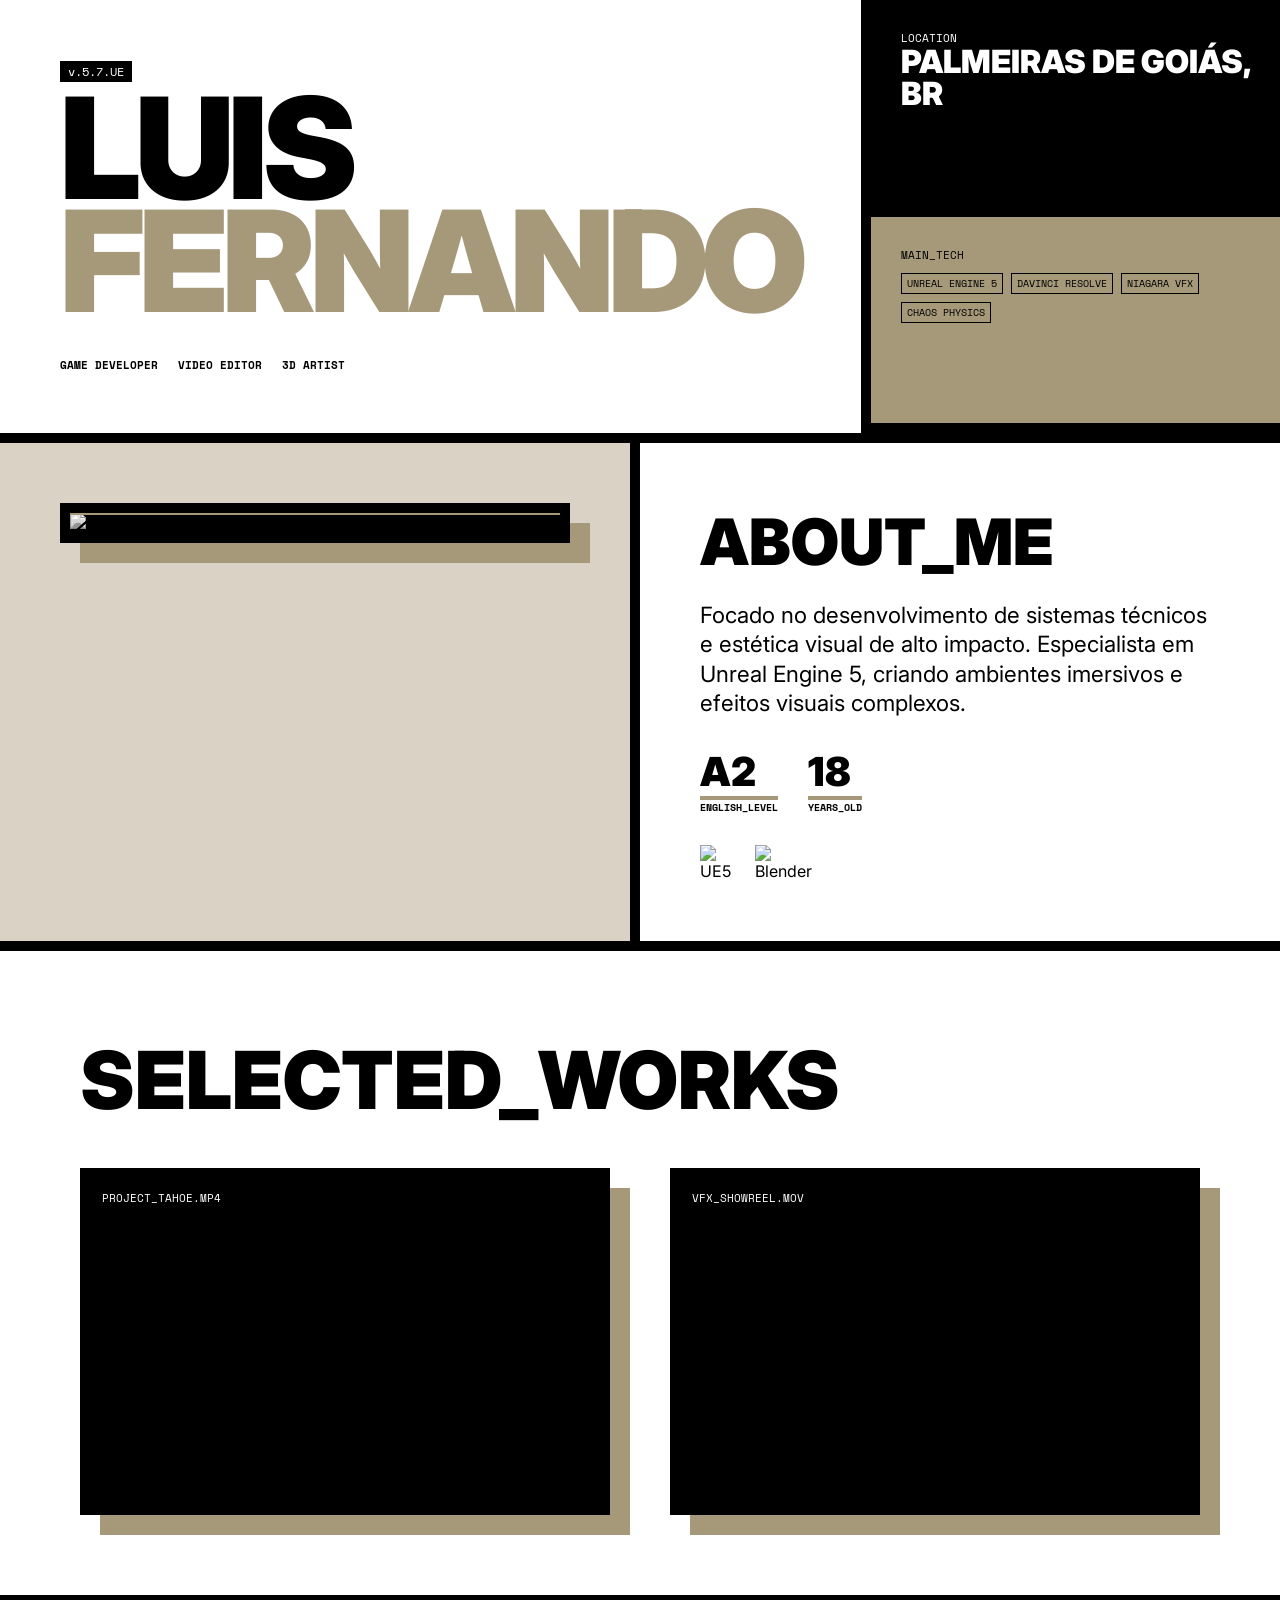
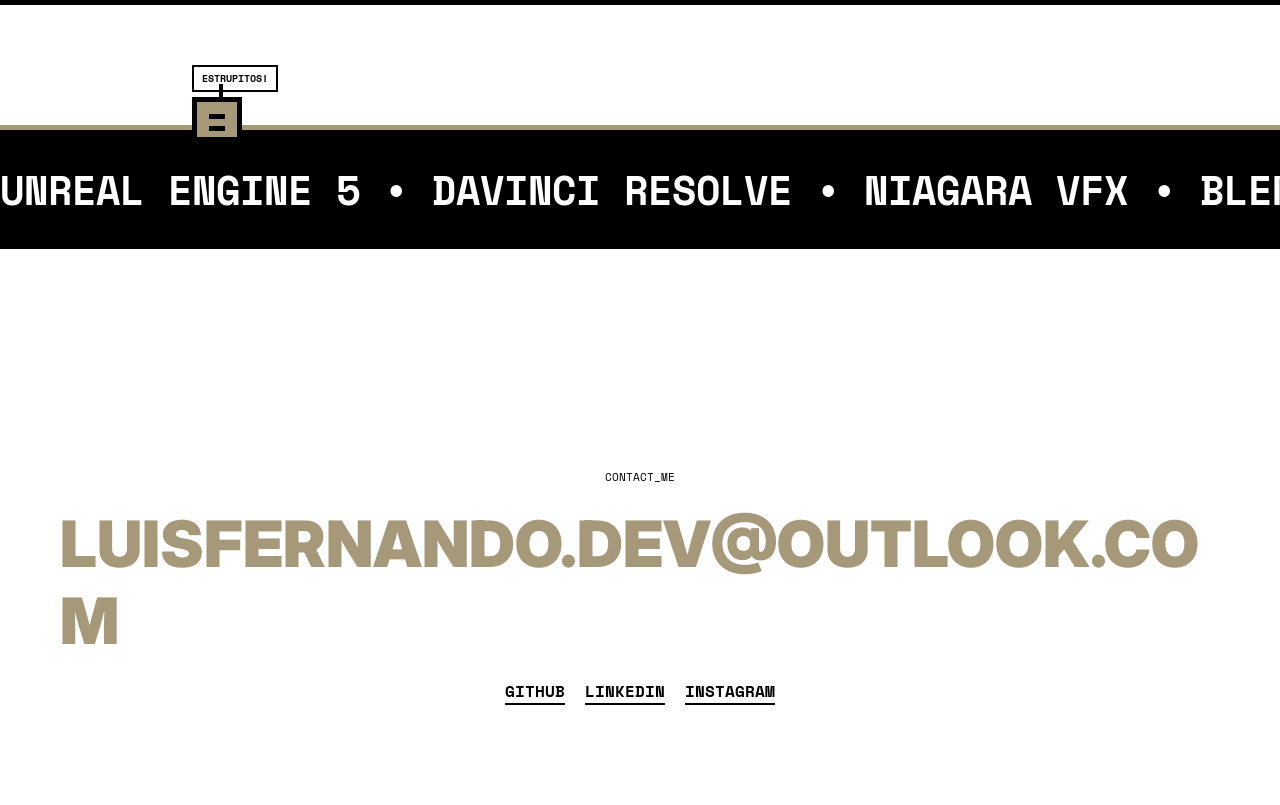
==== commit 63f18391: "Update index.html" ====
--- a/index.html
+++ b/index.html
@@ -3,7 +3,7 @@
 <head>
     <meta charset="UTF-8">
     <meta name="viewport" content="width=device-width, initial-scale=1.0">
-    <title>Luis Fernando | VFX & Game Dev</title>
+    <title>Luis Fernando | Portfolio</title>
     <link rel="stylesheet" href="style.css">
     <link rel="preconnect" href="https://fonts.googleapis.com">
     <link rel="preconnect" href="https://fonts.gstatic.com" crossorigin>
@@ -11,17 +11,6 @@
 </head>
 <body>
     <div class="noise-overlay"></div>
-
-    <div class="v-sidebar left-bar">
-        <span>PROJECT_LF_VFX</span>
-        <div class="v-line"></div>
-        <span>2026_EDITION</span>
-    </div>
-    <div class="v-sidebar right-bar">
-        <span>SCROLL_TO_EXPLORE</span>
-        <div class="v-line"></div>
-        <span>ESTRUPITOS_DESIGN</span>
-    </div>
 
     <main class="container">
         <section class="hero-grid">
@@ -60,7 +49,7 @@
             </div>
             <div class="bio-text-container">
                 <h2 class="section-title">ABOUT_ME</h2>
-                <p class="main-bio">Desenvolvedor focado em sistemas técnicos e estética visual impactante. Atualmente explorando os limites da Unreal Engine 5 e edição rítmica profissional.</p>
+                <p class="main-bio">Focado no desenvolvimento de sistemas técnicos e estética visual de alto impacto. Especialista em Unreal Engine 5, criando ambientes imersivos e efeitos visuais complexos.</p>
                 <div class="stats-grid">
                     <div class="stat-box">
                         <span class="stat-num">A2</span>
@@ -84,13 +73,13 @@
                 <div class="video-window">
                     <div class="win-bar">PROJECT_TAHOE.MP4</div>
                     <div class="video-wrapper">
-                        <iframe src="https://www.youtube.com/embed/dQw4w9WgXcQ" allowfullscreen></iframe>
+                        <iframe src="https://www.youtube.com/embed/SEU_VIDEO_AQUI" allowfullscreen></iframe>
                     </div>
                 </div>
                 <div class="video-window">
-                    <div class="win-bar">VFX_SHOWREEL_2026.MOV</div>
+                    <div class="win-bar">VFX_SHOWREEL.MOV</div>
                     <div class="video-wrapper">
-                        <iframe src="https://www.youtube.com/embed/dQw4w9WgXcQ" allowfullscreen></iframe>
+                        <iframe src="https://www.youtube.com/embed/SEU_VIDEO_AQUI" allowfullscreen></iframe>
                     </div>
                 </div>
             </div>
@@ -98,7 +87,7 @@
 
         <div class="marquee-wrapper">
             <div class="mascote-container float-anim">
-                <div class="mascote-speech">HELLO WORLD!</div>
+                <div class="mascote-speech">ESTRUPITOS!</div>
                 <div class="mascote">
                     <div class="mascote-eye"></div>
                     <div class="mascote-antenna"></div>
@@ -113,12 +102,12 @@
 
         <footer class="footer-brutal">
             <div class="footer-grid">
-                <p class="label">SAY_HELLO</p>
-                <a href="mailto:contato@exemplo.com" class="footer-email">LUIS.DEV@EMAIL.COM</a>
+                <p class="label">CONTACT_ME</p>
+                <p class="footer-email">LUISFERNANDO.DEV@OUTLOOK.COM</p>
                 <div class="footer-socials">
+                    <a href="https://github.com/fernando-ops587" target="_blank">GITHUB</a>
                     <a href="#">LINKEDIN</a>
-                    <a href="#">ARTSTATION</a>
-                    <a href="#">GITHUB</a>
+                    <a href="#">INSTAGRAM</a>
                 </div>
             </div>
         </footer>
--- a/style.css
+++ b/style.css
@@ -7,9 +7,9 @@
 
 .noise-overlay { position: fixed; inset: 0; background: url('https://grainy-gradients.vercel.app/noise.svg'); opacity: 0.1; pointer-events: none; z-index: 2000; }
 
-/* A ÚNICA MUDANÇA ESTÁ AQUI: */
+/* REMOÇÃO DAS BARRAS LATERAIS */
 .v-sidebar { 
-    display: none; /* Isso remove as barras laterais que você pediu */
+    display: none !important; 
 }
 
 .left-bar { left: 20px; } .right-bar { right: 20px; }
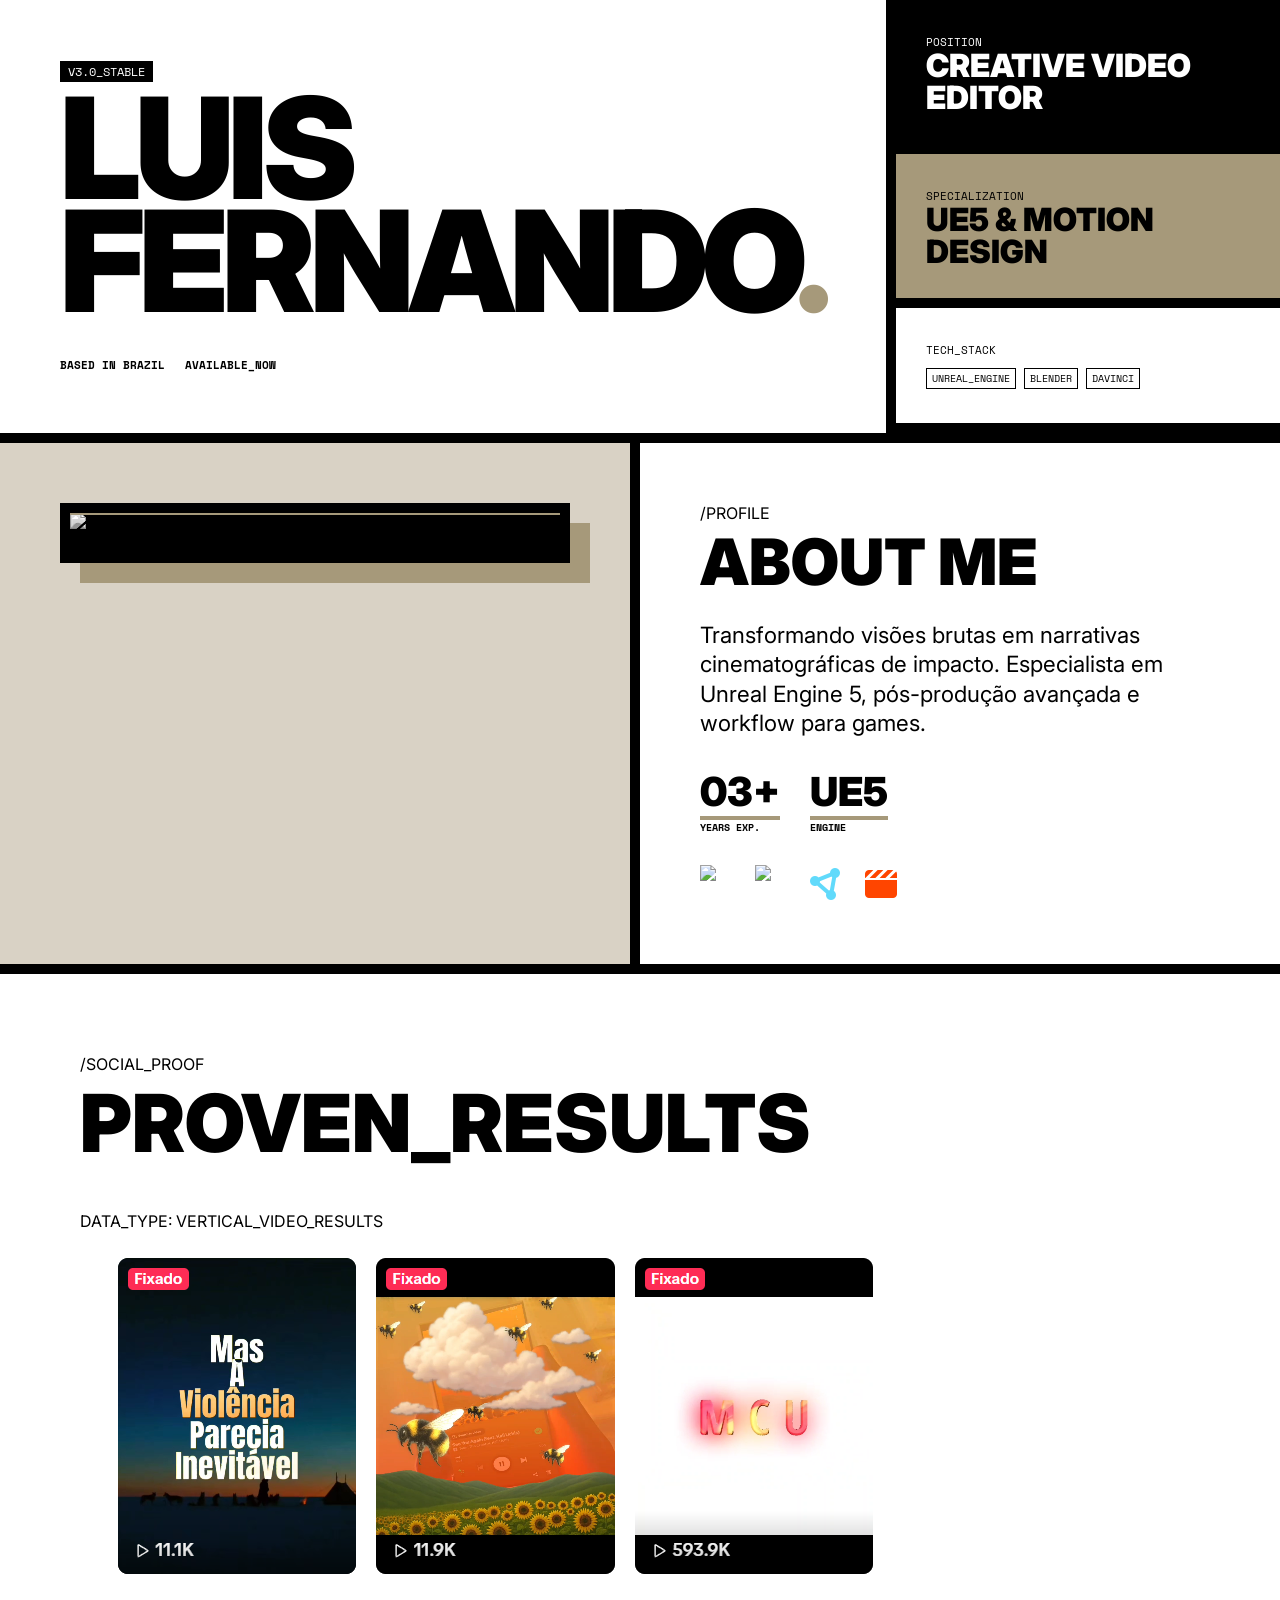
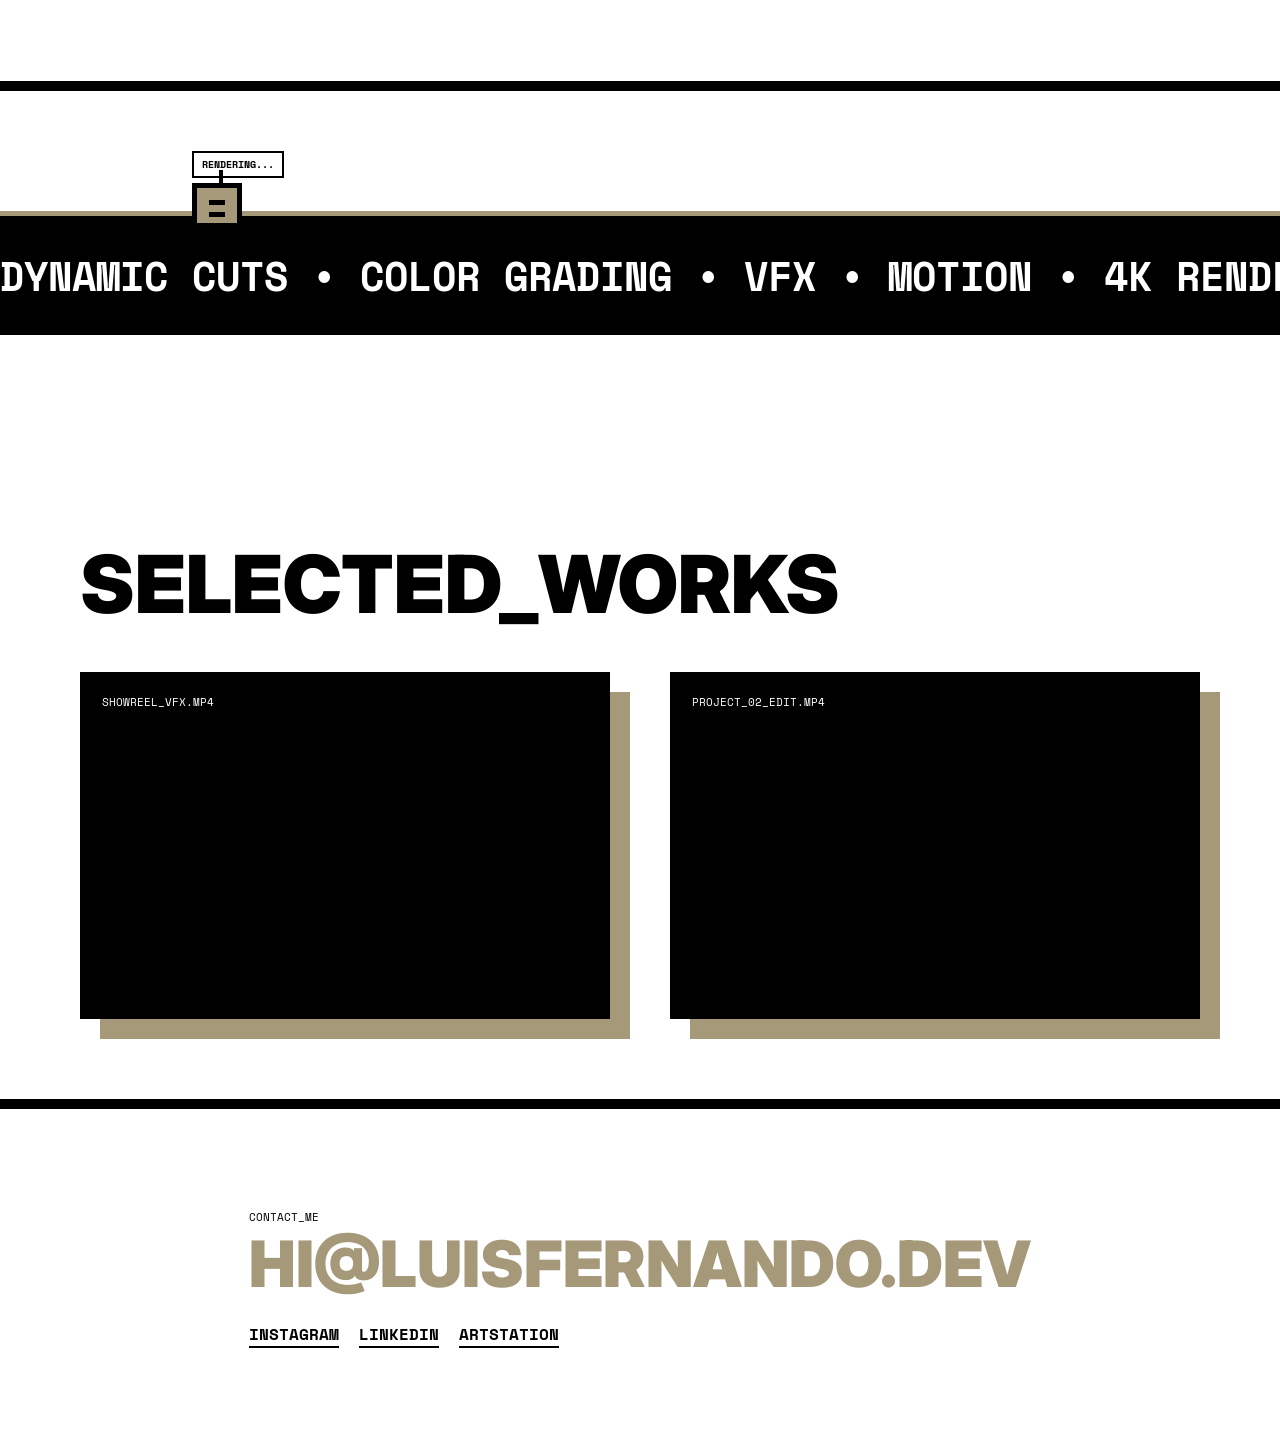
==== commit d4222b2f: "Update index.html" ====
--- a/index.html
+++ b/index.html
@@ -3,114 +3,195 @@
 <head>
     <meta charset="UTF-8">
     <meta name="viewport" content="width=device-width, initial-scale=1.0">
-    <title>Luis Fernando | Portfolio</title>
+    <title>LUIS FERNANDO | EDITOR & VFX</title>
     <link rel="stylesheet" href="style.css">
-    <link rel="preconnect" href="https://fonts.googleapis.com">
-    <link rel="preconnect" href="https://fonts.gstatic.com" crossorigin>
-    <link href="https://fonts.googleapis.com/css2?family=Inter:wght@900&family=Space+Mono:wght@400;700&display=swap" rel="stylesheet">
+    <link href="https://fonts.googleapis.com/css2?family=Inter:wght@400;900&family=Space+Mono:wght@400;700&display=swap" rel="stylesheet">
+    <link rel="stylesheet" href="https://cdnjs.cloudflare.com/ajax/libs/font-awesome/6.4.0/css/all.min.css">
 </head>
 <body>
+
     <div class="noise-overlay"></div>
 
+    <div class="v-sidebar left-bar">
+        <span>PROJECT_LF_VFX</span>
+        <div class="v-line"></div>
+    </div>
+
+    <div class="v-sidebar right-bar">
+        <div class="v-line"></div>
+        <span>2026_EDITION</span>
+    </div>
+
     <main class="container">
-        <section class="hero-grid">
+        <header class="hero-grid">
             <div class="hero-main-title">
-                <div class="terminal-tag">v.5.7.UE</div>
-                <h1 class="giant-text">LUIS<br><span>FERNANDO</span></h1>
+                <div class="terminal-tag">V3.0_STABLE</div>
+                <h1 class="giant-text">LUIS<br>FERNANDO<span>.</span></h1>
                 <div class="hero-footer-tags">
-                    <span>GAME DEVELOPER</span>
-                    <span>VIDEO EDITOR</span>
-                    <span>3D ARTIST</span>
+                    <span>BASED IN BRAZIL</span>
+                    <span>AVAILABLE_NOW</span>
                 </div>
             </div>
+            
             <div class="hero-sidebar-info">
                 <div class="info-block black-block">
-                    <p class="label">LOCATION</p>
-                    <p class="value-small">PALMEIRAS DE GOIÁS, BR</p>
+                    <div class="block-header">
+                        <span class="dot"></span>
+                        <span class="label">POSITION</span>
+                    </div>
+                    <p class="value-small">CREATIVE VIDEO EDITOR</p>
                 </div>
+                
                 <div class="info-block beige-block">
-                    <p class="label">MAIN_TECH</p>
+                    <div class="block-header">
+                        <span class="dot"></span>
+                        <span class="label">SPECIALIZATION</span>
+                    </div>
+                    <p class="value-small">UE5 & MOTION DESIGN</p>
+                </div>
+
+                <div class="info-block outline-block">
+                    <div class="block-header">
+                        <span class="label">TECH_STACK</span>
+                    </div>
                     <div class="tag-cloud">
-                        <span>UNREAL ENGINE 5</span>
-                        <span>DAVINCI RESOLVE</span>
-                        <span>NIAGARA VFX</span>
-                        <span>CHAOS PHYSICS</span>
+                        <span>UNREAL_ENGINE</span>
+                        <span>BLENDER</span>
+                        <span>DAVINCI</span>
+                    </div>
+                </div>
+            </div>
+        </header>
+
+        <section class="reveal">
+            <div class="reveal-content about-grid">
+                <div class="photo-container">
+                    <div class="parallax-frame" id="parallax-target">
+                        <div class="frame-scanner"></div>
+                        <img src="https://images.unsplash.com/photo-1498050108023-c5249f4df085?auto=format&fit=crop&w=800&q=80" alt="Workstation">
+                        <div class="photo-label">STATION_ID_064_LF</div>
+                    </div>
+                </div>
+                
+                <div class="bio-text-container">
+                    <div class="section-tag">/PROFILE</div>
+                    <h2 class="section-title">ABOUT ME</h2>
+                    <p class="main-bio">Transformando visões brutas em narrativas cinematográficas de impacto. Especialista em Unreal Engine 5, pós-produção avançada e workflow para games.</p>
+                    
+                    <div class="stats-grid">
+                        <div class="stat-box">
+                            <span class="stat-num">03+</span>
+                            <span class="stat-desc">YEARS EXP.</span>
+                        </div>
+                        <div class="stat-box">
+                            <span class="stat-num">UE5</span>
+                            <span class="stat-desc">ENGINE</span>
+                        </div>
+                    </div>
+
+                    <div class="tech-stack-black">
+                        <div class="stack-item" title="Unreal Engine 5"><img src="https://cdn.jsdelivr.net/gh/devicons/devicon/icons/unrealengine/unrealengine-original.svg"></div>
+                        <div class="stack-item" title="Blender"><img src="https://upload.wikimedia.org/wikipedia/commons/0/0c/Blender_logo_no_text.svg"></div>
+                        <div class="stack-item" title="DaVinci Resolve" style="color: #61DAFB; font-size: 32px;"><i class="fa-solid fa-circle-nodes"></i></div>
+                        <div class="stack-item" title="Video Editing" style="color: #FF4500; font-size: 32px;"><i class="fa-solid fa-clapperboard"></i></div>
                     </div>
                 </div>
             </div>
         </section>
 
-        <section class="about-grid">
-            <div class="photo-container">
-                <div class="parallax-frame">
-                    <div class="frame-scanner"></div>
-                    <img src="https://github.com/fernando-ops587.png" alt="Luis Fernando">
-                </div>
-            </div>
-            <div class="bio-text-container">
-                <h2 class="section-title">ABOUT_ME</h2>
-                <p class="main-bio">Focado no desenvolvimento de sistemas técnicos e estética visual de alto impacto. Especialista em Unreal Engine 5, criando ambientes imersivos e efeitos visuais complexos.</p>
-                <div class="stats-grid">
-                    <div class="stat-box">
-                        <span class="stat-num">A2</span>
-                        <span class="stat-desc">ENGLISH_LEVEL</span>
-                    </div>
-                    <div class="stat-box">
-                        <span class="stat-num">18</span>
-                        <span class="stat-desc">YEARS_OLD</span>
-                    </div>
-                </div>
-                <div class="tech-stack-black">
-                    <div class="stack-item"><img src="https://cdn.jsdelivr.net/gh/devicons/devicon/icons/unrealengine/unrealengine-original.svg" alt="UE5"></div>
-                    <div class="stack-item"><img src="https://raw.githubusercontent.com/devicons/devicon/master/icons/blender/blender-original.svg" alt="Blender"></div>
+        <section class="work-section reveal">
+            <div class="reveal-content">
+                <div class="section-tag">/SOCIAL_PROOF</div>
+                <h2 class="big-section-label">PROVEN_RESULTS</h2>
+                
+                <div class="container-resultados-limpo">
+                    <div class="metrics-label">DATA_TYPE: VERTICAL_VIDEO_RESULTS</div>
+                    <img src="resultados.png" alt="Estatísticas de Vídeos Verticais" class="imagem-limpa-final">
                 </div>
             </div>
         </section>
 
+        <div class="reveal">
+            <div class="reveal-content marquee-wrapper">
+                <div class="mascote-container float-anim">
+                    <div class="mascote-speech">RENDERING...</div>
+                    <div class="mascote">
+                        <div class="mascote-eye"></div>
+                        <div class="mascote-antenna"></div>
+                    </div>
+                </div>
+                <div class="marquee">
+                    <div class="marquee-content">
+                        DYNAMIC CUTS • COLOR GRADING • VFX • MOTION • 4K RENDER • UNREAL ENGINE 5 • BLENDER • DA VINCI RESOLVE • CHAOS PHYSICS • NIAGARA VFX • 
+                        DYNAMIC CUTS • COLOR GRADING • VFX • MOTION • 4K RENDER • UNREAL ENGINE 5 • BLENDER • DA VINCI RESOLVE • CHAOS PHYSICS • NIAGARA VFX • 
+                    </div>
+                </div>
+            </div>
+        </div>
+
         <section class="work-section">
             <h2 class="big-section-label">SELECTED_WORKS</h2>
             <div class="video-grid">
-                <div class="video-window">
-                    <div class="win-bar">PROJECT_TAHOE.MP4</div>
-                    <div class="video-wrapper">
-                        <iframe src="https://www.youtube.com/embed/SEU_VIDEO_AQUI" allowfullscreen></iframe>
+                <div class="reveal">
+                    <div class="reveal-content video-card">
+                        <div class="video-window">
+                            <div class="win-bar">
+                                <span class="win-title">SHOWREEL_VFX.MP4</span>
+                            </div>
+                            <div class="video-wrapper">
+                                <iframe width="100%" height="100%" src="https://www.youtube.com/embed/Yd1m6O6p6Mc?autoplay=1&mute=1&loop=1&playlist=Yd1m6O6p6Mc" frameborder="0" allow="accelerometer; autoplay; clipboard-write; encrypted-media; gyroscope; picture-in-picture" allowfullscreen></iframe>
+                            </div>
+                        </div>
                     </div>
                 </div>
-                <div class="video-window">
-                    <div class="win-bar">VFX_SHOWREEL.MOV</div>
-                    <div class="video-wrapper">
-                        <iframe src="https://www.youtube.com/embed/SEU_VIDEO_AQUI" allowfullscreen></iframe>
+
+                <div class="reveal">
+                    <div class="reveal-content video-card">
+                        <div class="video-window">
+                            <div class="win-bar">
+                                <span class="win-title">PROJECT_02_EDIT.MP4</span>
+                            </div>
+                            <div class="video-wrapper">
+                                <video autoplay muted loop playsinline>
+                                    <source src="https://assets.mixkit.co/videos/preview/mixkit-set-of-plateaus-seen-from-the-height-of-a-drone-41485-large.mp4" type="video/mp4">
+                                </video>
+                            </div>
+                        </div>
                     </div>
                 </div>
             </div>
         </section>
 
-        <div class="marquee-wrapper">
-            <div class="mascote-container float-anim">
-                <div class="mascote-speech">ESTRUPITOS!</div>
-                <div class="mascote">
-                    <div class="mascote-eye"></div>
-                    <div class="mascote-antenna"></div>
-                </div>
-            </div>
-            <div class="marquee">
-                <div class="marquee-content">
-                    UNREAL ENGINE 5 • DAVINCI RESOLVE • NIAGARA VFX • BLENDER • CHAOS PHYSICS • UNREAL ENGINE 5 • DAVINCI RESOLVE • NIAGARA VFX • BLENDER • CHAOS PHYSICS •
-                </div>
-            </div>
-        </div>
-
         <footer class="footer-brutal">
             <div class="footer-grid">
                 <p class="label">CONTACT_ME</p>
-                <p class="footer-email">LUISFERNANDO.DEV@OUTLOOK.COM</p>
+                <h2 class="footer-email">HI@LUISFERNANDO.DEV</h2>
                 <div class="footer-socials">
-                    <a href="https://github.com/fernando-ops587" target="_blank">GITHUB</a>
+                    <a href="#">INSTAGRAM</a>
                     <a href="#">LINKEDIN</a>
-                    <a href="#">INSTAGRAM</a>
+                    <a href="#">ARTSTATION</a>
                 </div>
             </div>
         </footer>
     </main>
+
+    <script>
+        const observer = new IntersectionObserver((entries) => {
+            entries.forEach(entry => {
+                if (entry.isIntersecting) entry.target.classList.add('active');
+            });
+        }, { threshold: 0.1 });
+
+        document.querySelectorAll('.reveal').forEach(el => observer.observe(el));
+
+        document.addEventListener('mousemove', (e) => {
+            const frame = document.getElementById('parallax-target');
+            if (frame && window.innerWidth > 1000) {
+                const x = (e.clientX - window.innerWidth / 2) * 0.01;
+                const y = (e.clientY - window.innerHeight / 2) * 0.01;
+                frame.style.transform = `perspective(1000px) rotateY(${x}deg) rotateX(${-y}deg)`;
+            }
+        });
+    </script>
 </body>
 </html>
--- a/style.css
+++ b/style.css
@@ -7,19 +7,8 @@
 
 .noise-overlay { position: fixed; inset: 0; background: url('https://grainy-gradients.vercel.app/noise.svg'); opacity: 0.1; pointer-events: none; z-index: 2000; }
 
-/* REMOÇÃO DAS BARRAS LATERAIS */
-.v-sidebar { 
-    display: none !important; 
-}
-
-.left-bar { left: 20px; } .right-bar { right: 20px; }
-.v-line { width: 1px; height: 60px; background: var(--dark); margin: 15px 0; }
-.v-sidebar span { writing-mode: vertical-rl; transform: rotate(180deg); opacity: 0.4; }
-
-.reveal { opacity: 0; transition: 0.8s ease-in-out; }
-.reveal.active { opacity: 1; }
-.reveal-content { transform: translateY(40px); transition: 0.8s cubic-bezier(0.19, 1, 0.22, 1); }
-.reveal.active .reveal-content { transform: translateY(0); }
+/* REMOÇÃO DEFINITIVA DAS BARRAS LATERAIS */
+.v-sidebar { display: none !important; }
 
 .hero-grid { display: grid; grid-template-columns: 1.5fr 1fr; border-bottom: 10px solid var(--dark); }
 .hero-main-title { padding: 60px; }
@@ -55,25 +44,18 @@
 .stat-box { display: flex; flex-direction: column; }
 .stat-num { font-size: 2.5rem; font-weight: 900; border-bottom: 4px solid var(--ocre); }
 .stat-desc { font-family: 'Space Mono'; font-size: 10px; font-weight: 700; }
+
 .tech-stack-black { display: flex; gap: 20px; margin-top: 20px; }
 .stack-item { width: 35px; }
 .stack-item img { width: 100%; }
 
 .work-section { padding: 80px; border-bottom: 10px solid var(--dark); }
 .big-section-label { font-size: clamp(2.5rem, 10vw, 5rem); font-weight: 900; margin-bottom: 40px; }
-.proof-image-wrapper {
-    position: relative;
-    border: 10px solid var(--dark);
-    max-width: 600px;
-    margin-top: 20px;
-    box-shadow: 20px 20px 0 var(--ocre);
-    background: var(--dark);
-}
-.proof-img { width: 100%; display: block; }
-.img-tag {
-    position: absolute; bottom: -15px; right: -15px; background: #FF0050; color: white; padding: 5px 15px;
-    font-family: 'Space Mono'; font-weight: 900; border: 3px solid var(--dark);
-}
+
+.video-grid { display: grid; grid-template-columns: 1fr 1fr; gap: 60px; }
+.video-window { border: 10px solid var(--dark); background: #000; box-shadow: 20px 20px 0 var(--ocre); }
+.win-bar { background: var(--dark); color: white; padding: 12px; font-family: 'Space Mono'; font-size: 11px; }
+.video-wrapper { position: relative; width: 100%; aspect-ratio: 16/9; overflow: hidden; }
 
 .marquee-wrapper { position: relative; margin: 120px 0; }
 .mascote-container { position: absolute; top: -60px; left: 15%; z-index: 100; }
@@ -84,16 +66,9 @@
 .marquee { background: var(--dark); color: white; padding: 30px 0; border-top: 5px solid var(--ocre); }
 .marquee-content { display: flex; white-space: nowrap; animation: scroll 40s linear infinite; font-family: 'Space Mono'; font-size: 2.5rem; font-weight: 900; }
 
-.video-grid { display: grid; grid-template-columns: 1fr 1fr; gap: 60px; }
-.video-window { border: 10px solid var(--dark); background: #000; box-shadow: 20px 20px 0 var(--ocre); }
-.win-bar { background: var(--dark); color: white; padding: 12px; font-family: 'Space Mono'; font-size: 11px; }
-.video-wrapper { position: relative; width: 100%; aspect-ratio: 16/9; overflow: hidden; }
-.video-wrapper video, .video-wrapper iframe { width: 100%; height: 100%; object-fit: cover; border: none; }
-
-.footer-brutal { padding: 100px 60px; }
-.footer-grid { display: flex; flex-direction: column; align-items: center; gap: 20px; }
+.footer-brutal { padding: 100px 60px; display: flex; flex-direction: column; align-items: center; }
 .footer-email { font-size: clamp(1.2rem, 5vw, 5rem); font-weight: 900; color: var(--ocre); word-break: break-all; }
-.footer-socials { display: flex; gap: 20px; font-family: 'Space Mono'; font-weight: 700; }
+.footer-socials { display: flex; gap: 20px; margin-top: 20px; font-family: 'Space Mono'; font-weight: 700; }
 .footer-socials a { color: var(--dark); text-decoration: none; border-bottom: 2px solid var(--dark); }
 
 @keyframes scroll { from { transform: translateX(0); } to { transform: translateX(-50%); } }
@@ -103,7 +78,6 @@
 
 @media (max-width: 1024px) {
     .hero-grid, .about-grid, .video-grid { grid-template-columns: 1fr; }
-    .v-sidebar { display: none; }
     .hero-sidebar-info { border-left: none; border-top: 10px solid var(--dark); }
     .photo-container { border-right: none; border-bottom: 10px solid var(--dark); padding: 30px; }
     .hero-main-title, .bio-text-container, .work-section { padding: 30px 20px; }
